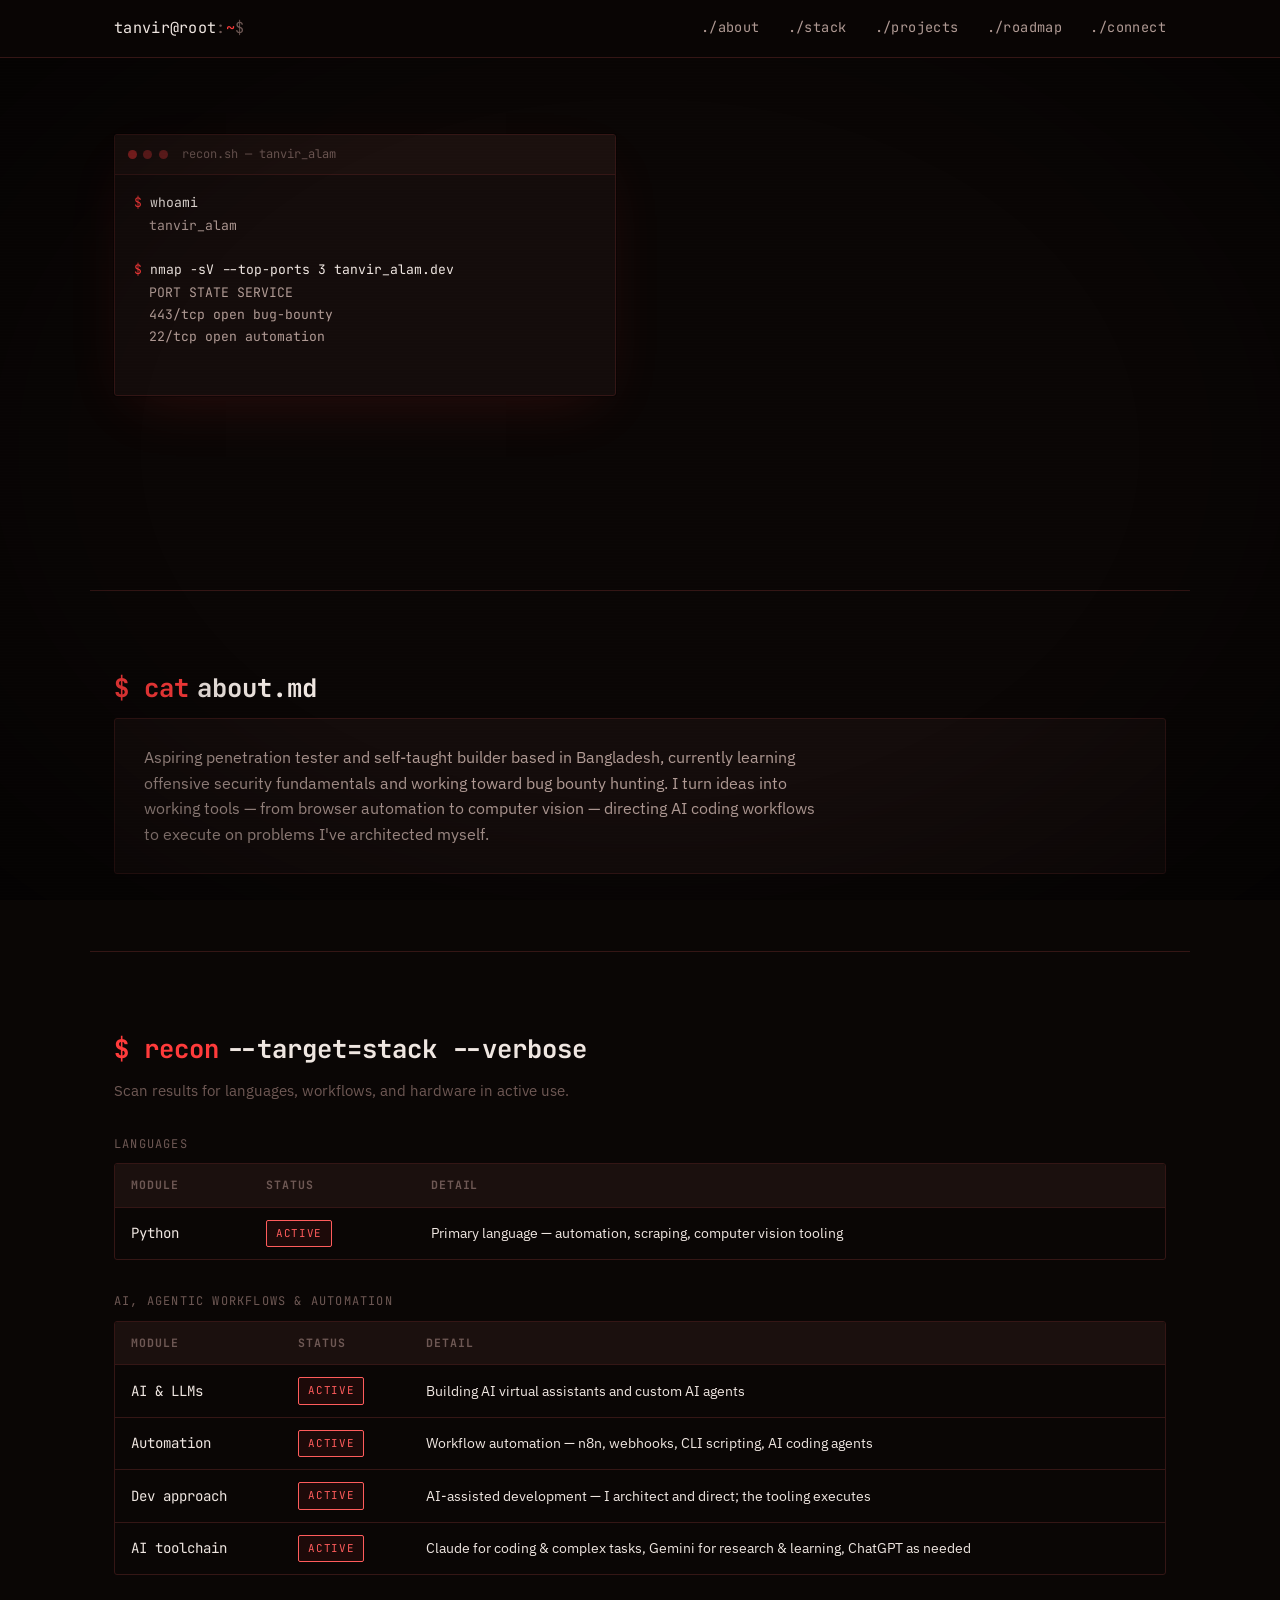
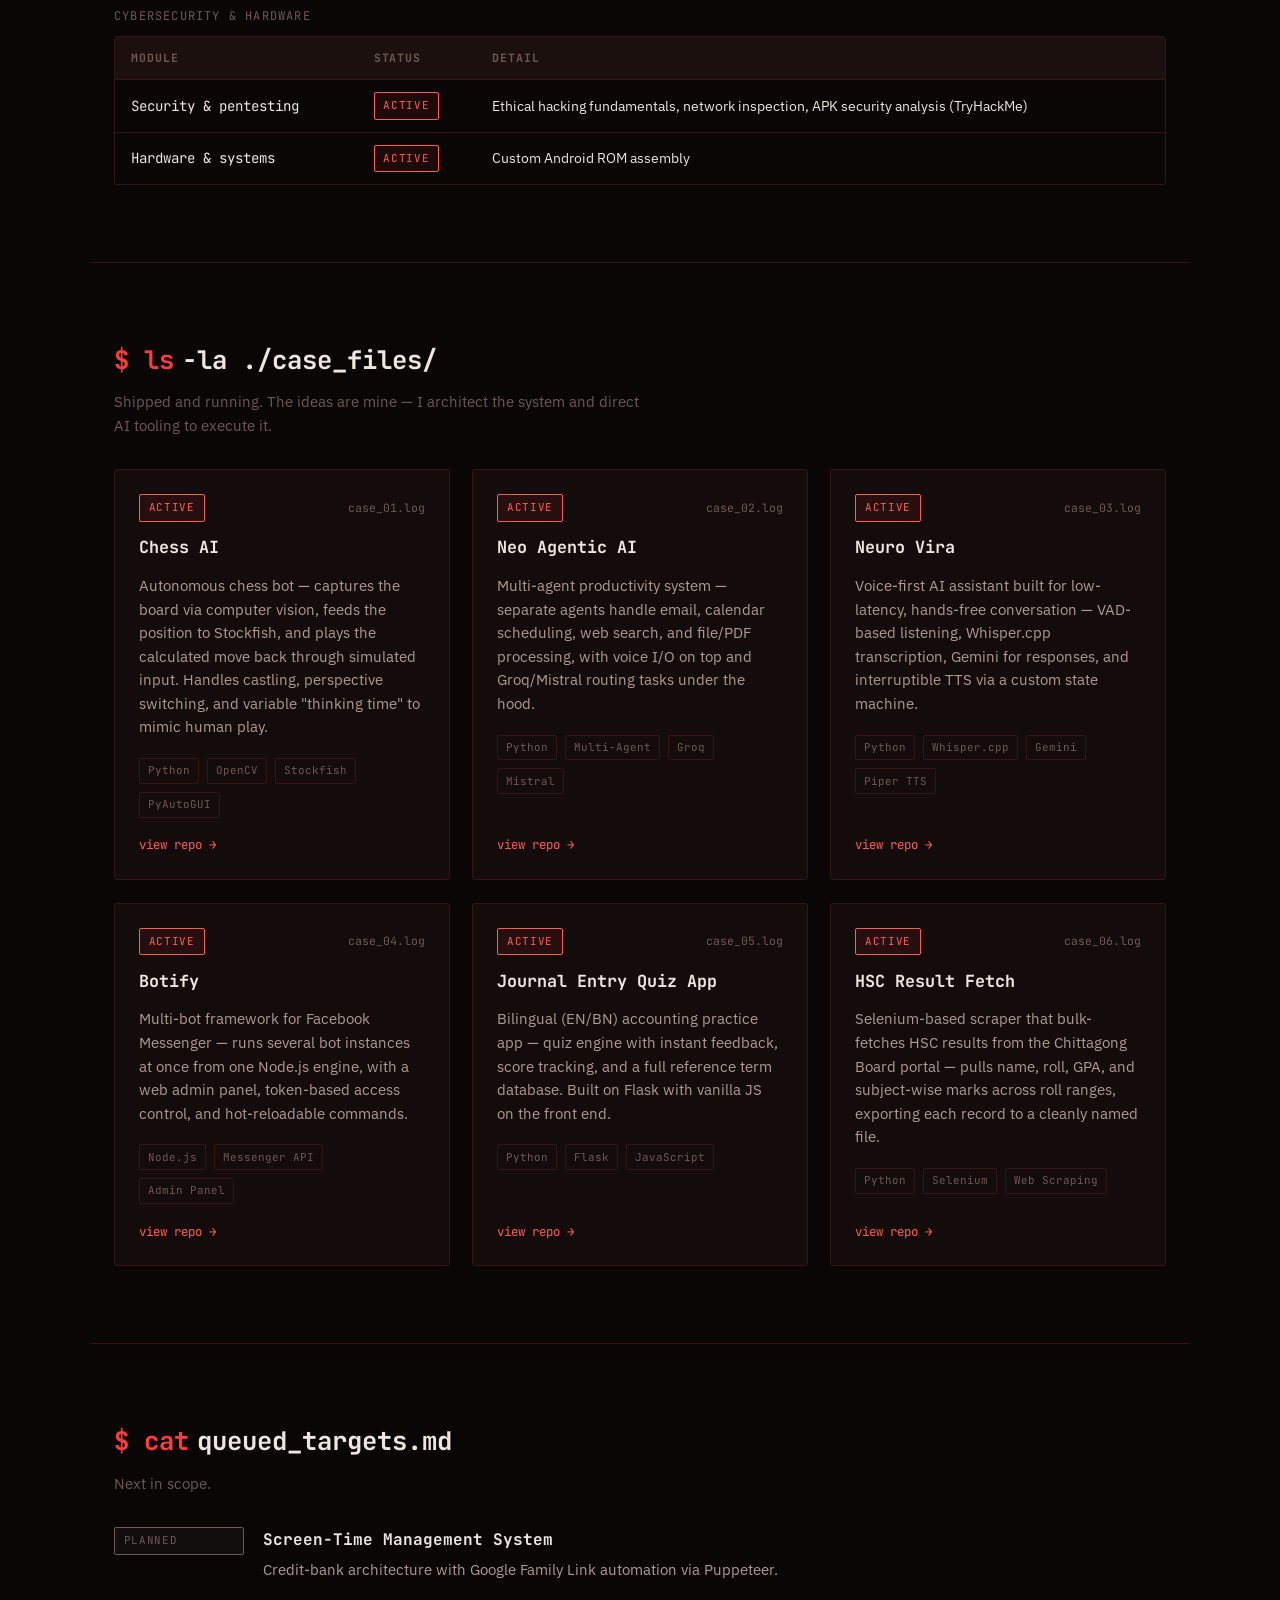
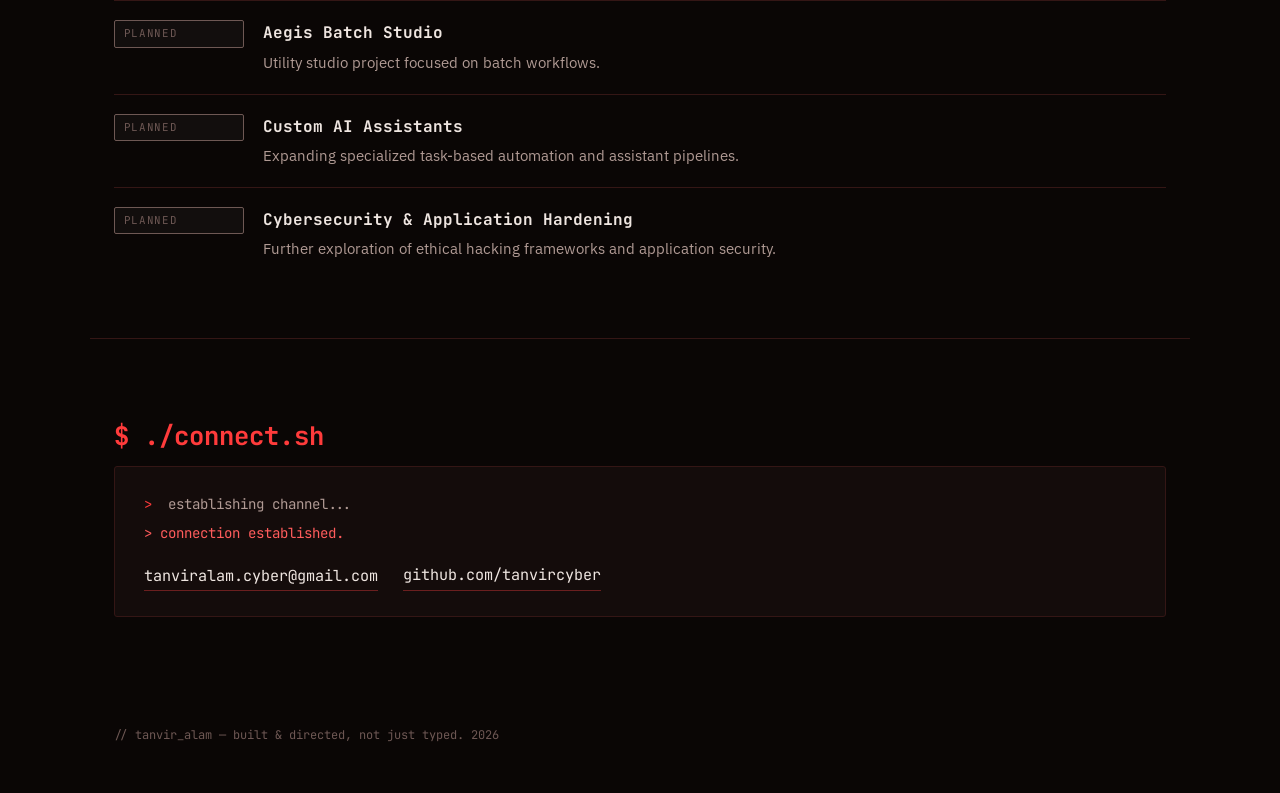
==== index.html @ 6a6cd22d "Initial Commit" ====
<!DOCTYPE html>
<html lang="en" class="no-js">
<head>
<meta charset="UTF-8">
<meta name="viewport" content="width=device-width, initial-scale=1.0">
<title>Tanvir Alam — root@security</title>
<meta name="description" content="Tanvir Alam — aspiring penetration tester and self-taught builder. Bug bounty hunting, offensive security fundamentals, and AI-directed engineering.">
<meta property="og:title" content="Tanvir Alam — Security Researcher &amp; Builder">
<meta property="og:description" content="Aspiring penetration tester and self-taught builder. Bug bounty hunting, offensive security fundamentals, and AI-directed engineering.">
<meta property="og:type" content="website">
<link rel="icon" type="image/svg+xml" href="data:image/svg+xml,%3Csvg xmlns='http://www.w3.org/2000/svg' viewBox='0 0 32 32'%3E%3Crect width='32' height='32' fill='%230a0605'/%3E%3Crect x='9' y='9' width='14' height='14' fill='%23ff3b3b'/%3E%3C/svg%3E">
<script>document.documentElement.classList.replace('no-js','js');</script>
<link rel="preconnect" href="https://fonts.googleapis.com">
<link rel="preconnect" href="https://fonts.gstatic.com" crossorigin>
<link href="https://fonts.googleapis.com/css2?family=JetBrains+Mono:wght@400;500;700;800&family=IBM+Plex+Sans:wght@400;500;600&display=swap" rel="stylesheet">
<link rel="stylesheet" href="style.css">
</head>
<body>

<div class="scanlines" aria-hidden="true"></div>

<a class="skip-link" href="#main">Skip to content</a>

<header class="topbar">
  <div class="topbar-inner">
    <span class="prompt">tanvir@root<span class="dim">:</span><span class="path">~</span><span class="dim">$</span></span>
    <nav class="nav" aria-label="Primary">
      <button class="nav-toggle" type="button" aria-expanded="false" aria-controls="nav-list">menu</button>
      <ul id="nav-list" class="nav-list">
        <li><a href="#about">./about</a></li>
        <li><a href="#stack">./stack</a></li>
        <li><a href="#projects">./projects</a></li>
        <li><a href="#roadmap">./roadmap</a></li>
        <li><a href="#connect">./connect</a></li>
      </ul>
    </nav>
  </div>
</header>

<main id="main">

  <section class="hero" id="hero">
    <div class="terminal-window hero-terminal">
      <div class="terminal-titlebar">
        <span class="dot"></span><span class="dot"></span><span class="dot"></span>
        <span class="terminal-title">recon.sh — tanvir_alam</span>
      </div>
      <div class="terminal-body" id="boot-log">
        <div class="boot-line-cmd">whoami</div>
        <div class="boot-line-out">tanvir_alam — aspiring penetration tester</div>
        <div class="boot-line-out ok">status: learning, building, shipping</div>
      </div>
    </div>

    <div class="hero-identity">
      <p class="eyebrow">// identity resolved</p>
      <h1 class="glitch" data-text="TANVIR ALAM">TANVIR ALAM</h1>
      <p class="tagline">Aspiring Penetration Tester <span class="pipe">|</span> Self-Taught Builder</p>
      <p class="hero-desc">Based in Bangladesh. Learning offensive security fundamentals and working toward bug bounty hunting — and directing AI coding workflows to ship tools I've architected myself.</p>
      <div class="hero-actions">
        <button type="button" class="btn btn-primary" data-copy-email="tanviralam.cyber@gmail.com">$ contact --email</button>
        <a class="btn btn-ghost" href="https://github.com/tanvircyber" target="_blank" rel="noopener">$ open --github</a>
      </div>
    </div>
  </section>

  <section class="section" id="about">
    <h2 class="section-head"><span class="cmd">$ cat</span> about.md</h2>
    <div class="panel">
      <p>Aspiring penetration tester and self-taught builder based in Bangladesh, currently learning offensive security fundamentals and working toward bug bounty hunting. I turn ideas into working tools — from browser automation to computer vision — directing AI coding workflows to execute on problems I've architected myself.</p>
    </div>
  </section>

  <section class="section" id="stack">
    <h2 class="section-head"><span class="cmd">$ recon</span> --target=stack --verbose</h2>
    <p class="section-sub">Scan results for languages, workflows, and hardware in active use.</p>

    <div class="scan-block">
      <div class="scan-block-head">LANGUAGES</div>
      <div class="scan-table-wrap">
        <table class="scan-table">
          <thead><tr><th>MODULE</th><th>STATUS</th><th>DETAIL</th></tr></thead>
          <tbody>
            <tr>
              <td>Python</td>
              <td><span class="status status-active">ACTIVE</span></td>
              <td>Primary language — automation, scraping, computer vision tooling</td>
            </tr>
          </tbody>
        </table>
      </div>
    </div>

    <div class="scan-block">
      <div class="scan-block-head">AI, AGENTIC WORKFLOWS &amp; AUTOMATION</div>
      <div class="scan-table-wrap">
        <table class="scan-table">
          <thead><tr><th>MODULE</th><th>STATUS</th><th>DETAIL</th></tr></thead>
          <tbody>
            <tr>
              <td>AI &amp; LLMs</td>
              <td><span class="status status-active">ACTIVE</span></td>
              <td>Building AI virtual assistants and custom AI agents</td>
            </tr>
            <tr>
              <td>Automation</td>
              <td><span class="status status-active">ACTIVE</span></td>
              <td>Workflow automation — n8n, webhooks, CLI scripting, AI coding agents</td>
            </tr>
            <tr>
              <td>Dev approach</td>
              <td><span class="status status-active">ACTIVE</span></td>
              <td>AI-assisted development — I architect and direct; the tooling executes</td>
            </tr>
            <tr>
              <td>AI toolchain</td>
              <td><span class="status status-active">ACTIVE</span></td>
              <td>Claude for coding &amp; complex tasks, Gemini for research &amp; learning, ChatGPT as needed</td>
            </tr>
          </tbody>
        </table>
      </div>
    </div>

    <div class="scan-block">
      <div class="scan-block-head">CYBERSECURITY &amp; HARDWARE</div>
      <div class="scan-table-wrap">
        <table class="scan-table">
          <thead><tr><th>MODULE</th><th>STATUS</th><th>DETAIL</th></tr></thead>
          <tbody>
            <tr>
              <td>Security &amp; pentesting</td>
              <td><span class="status status-active">ACTIVE</span></td>
              <td>Ethical hacking fundamentals, network inspection, APK security analysis (TryHackMe)</td>
            </tr>
            <tr>
              <td>Hardware &amp; systems</td>
              <td><span class="status status-active">ACTIVE</span></td>
              <td>Custom Android ROM assembly</td>
            </tr>
          </tbody>
        </table>
      </div>
    </div>
  </section>

  <section class="section" id="projects">
    <h2 class="section-head"><span class="cmd">$ ls</span> -la ./case_files/</h2>
    <p class="section-sub">Shipped and running. The ideas are mine — I architect the system and direct AI tooling to execute it.</p>

    <div class="case-grid">
      <article class="case-card">
        <div class="case-card-head">
          <span class="status status-active">ACTIVE</span>
          <span class="case-id">case_01.log</span>
        </div>
        <h3>Chess AI</h3>
        <p>Autonomous chess bot — captures the board via computer vision, feeds the position to Stockfish, and plays the calculated move back through simulated input. Handles castling, perspective switching, and variable "thinking time" to mimic human play.</p>
        <div class="tags"><span>Python</span><span>OpenCV</span><span>Stockfish</span><span>PyAutoGUI</span></div>
        <a class="case-link" href="https://github.com/tanvircyber/Chess-AI" target="_blank" rel="noopener">view repo →</a>
      </article>

      <article class="case-card">
        <div class="case-card-head">
          <span class="status status-active">ACTIVE</span>
          <span class="case-id">case_02.log</span>
        </div>
        <h3>Neo Agentic AI</h3>
        <p>Multi-agent productivity system — separate agents handle email, calendar scheduling, web search, and file/PDF processing, with voice I/O on top and Groq/Mistral routing tasks under the hood.</p>
        <div class="tags"><span>Python</span><span>Multi-Agent</span><span>Groq</span><span>Mistral</span></div>
        <a class="case-link" href="https://github.com/tanvircyber/Neo-Agentic-AI-" target="_blank" rel="noopener">view repo →</a>
      </article>

      <article class="case-card">
        <div class="case-card-head">
          <span class="status status-active">ACTIVE</span>
          <span class="case-id">case_03.log</span>
        </div>
        <h3>Neuro Vira</h3>
        <p>Voice-first AI assistant built for low-latency, hands-free conversation — VAD-based listening, Whisper.cpp transcription, Gemini for responses, and interruptible TTS via a custom state machine.</p>
        <div class="tags"><span>Python</span><span>Whisper.cpp</span><span>Gemini</span><span>Piper TTS</span></div>
        <a class="case-link" href="https://github.com/tanvircyber/Neuro_Vira" target="_blank" rel="noopener">view repo →</a>
      </article>

      <article class="case-card">
        <div class="case-card-head">
          <span class="status status-active">ACTIVE</span>
          <span class="case-id">case_04.log</span>
        </div>
        <h3>Botify</h3>
        <p>Multi-bot framework for Facebook Messenger — runs several bot instances at once from one Node.js engine, with a web admin panel, token-based access control, and hot-reloadable commands.</p>
        <div class="tags"><span>Node.js</span><span>Messenger API</span><span>Admin Panel</span></div>
        <a class="case-link" href="https://github.com/tanvircyber/metabot-botify-" target="_blank" rel="noopener">view repo →</a>
      </article>

      <article class="case-card">
        <div class="case-card-head">
          <span class="status status-active">ACTIVE</span>
          <span class="case-id">case_05.log</span>
        </div>
        <h3>Journal Entry Quiz App</h3>
        <p>Bilingual (EN/BN) accounting practice app — quiz engine with instant feedback, score tracking, and a full reference term database. Built on Flask with vanilla JS on the front end.</p>
        <div class="tags"><span>Python</span><span>Flask</span><span>JavaScript</span></div>
        <a class="case-link" href="https://github.com/tanvircyber/Journal_Web_application" target="_blank" rel="noopener">view repo →</a>
      </article>

      <article class="case-card">
        <div class="case-card-head">
          <span class="status status-active">ACTIVE</span>
          <span class="case-id">case_06.log</span>
        </div>
        <h3>HSC Result Fetch</h3>
        <p>Selenium-based scraper that bulk-fetches HSC results from the Chittagong Board portal — pulls name, roll, GPA, and subject-wise marks across roll ranges, exporting each record to a cleanly named file.</p>
        <div class="tags"><span>Python</span><span>Selenium</span><span>Web Scraping</span></div>
        <a class="case-link" href="https://github.com/tanvircyber/HSC-result-fetch" target="_blank" rel="noopener">view repo →</a>
      </article>
    </div>
  </section>

  <section class="section" id="roadmap">
    <h2 class="section-head"><span class="cmd">$ cat</span> queued_targets.md</h2>
    <p class="section-sub">Next in scope.</p>

    <ul class="queue-list">
      <li>
        <span class="status status-planned">PLANNED</span>
        <div>
          <h3>Screen-Time Management System</h3>
          <p>Credit-bank architecture with Google Family Link automation via Puppeteer.</p>
        </div>
      </li>
      <li>
        <span class="status status-planned">PLANNED</span>
        <div>
          <h3>Aegis Batch Studio</h3>
          <p>Utility studio project focused on batch workflows.</p>
        </div>
      </li>
      <li>
        <span class="status status-planned">PLANNED</span>
        <div>
          <h3>Custom AI Assistants</h3>
          <p>Expanding specialized task-based automation and assistant pipelines.</p>
        </div>
      </li>
      <li>
        <span class="status status-planned">PLANNED</span>
        <div>
          <h3>Cybersecurity &amp; Application Hardening</h3>
          <p>Further exploration of ethical hacking frameworks and application security.</p>
        </div>
      </li>
    </ul>
  </section>

  <section class="section section-connect" id="connect">
    <h2 class="section-head"><span class="cmd">$ ./connect.sh</span></h2>
    <div class="panel connect-panel">
      <p class="connect-line"><span class="prompt-inline">&gt;</span> establishing channel...</p>
      <p class="connect-line success">&gt; connection established.</p>
      <div class="connect-links">
        <button type="button" class="connect-copy" data-copy-email="tanviralam.cyber@gmail.com">tanviralam.cyber@gmail.com</button>
        <a href="https://github.com/tanvircyber" target="_blank" rel="noopener">github.com/tanvircyber</a>
      </div>
    </div>
  </section>

</main>

<footer class="footer">
  <p>// tanvir_alam — built &amp; directed, not just typed. <span id="year"></span></p>
</footer>

<script src="script.js"></script>
</body>
</html>
---- style.css ----
/* ============================================
   TANVIR ALAM — PORTFOLIO
   Theme: Cyber / Red — terminal & recon aesthetic
   ============================================ */

:root {
  /* color */
  --bg: #0a0605;
  --bg-alt: #0f0908;
  --panel: #140c0b;
  --panel-alt: #1b100e;
  --border: #341615;
  --border-bright: #6b1f1f;

  --red: #ff3b3b;
  --red-bright: #ff5c5c;
  --red-dim: #8f2323;
  --red-glow: rgba(255, 59, 59, 0.35);

  --amber: #d9a441;

  --text: #efe6e1;
  --text-dim: #b09a94;
  --text-faint: #6e5854;

  /* type */
  --font-display: 'JetBrains Mono', ui-monospace, 'SFMono-Regular', monospace;
  --font-body: 'IBM Plex Sans', system-ui, -apple-system, sans-serif;

  --radius: 3px;
  --maxw: 1100px;
}

/* ---------- reset ---------- */
*, *::before, *::after { box-sizing: border-box; }

html { scroll-behavior: smooth; }

body {
  margin: 0;
  background: var(--bg);
  color: var(--text);
  font-family: var(--font-body);
  font-size: 16px;
  line-height: 1.6;
  -webkit-font-smoothing: antialiased;
  position: relative;
  overflow-x: hidden;
}

body::before {
  content: '';
  position: fixed;
  inset: 0;
  pointer-events: none;
  z-index: 49;
  background: radial-gradient(ellipse at center, transparent 55%, rgba(0, 0, 0, 0.55) 100%);
}

h1, h2, h3, p, ul { margin: 0; }
ul { padding: 0; }
img, svg { display: block; max-width: 100%; }
a { color: inherit; text-decoration: none; }

::selection { background: var(--red-dim); color: #fff; }

.skip-link {
  position: absolute;
  left: -9999px;
  top: 0;
  background: var(--red);
  color: #140c0b;
  padding: .6rem 1rem;
  z-index: 1000;
  font-family: var(--font-display);
  font-weight: 600;
}
.skip-link:focus { left: 1rem; top: 1rem; }

:focus-visible {
  outline: 2px solid var(--red-bright);
  outline-offset: 3px;
}

/* ---------- ambient scanlines ---------- */
.scanlines {
  position: fixed;
  inset: 0;
  pointer-events: none;
  z-index: 50;
  background: repeating-linear-gradient(
    to bottom,
    rgba(255, 255, 255, 0.015) 0px,
    rgba(255, 255, 255, 0.015) 1px,
    transparent 1px,
    transparent 3px
  );
  mix-blend-mode: overlay;
  animation: scan-flicker 6s steps(2) infinite;
}
@keyframes scan-flicker {
  0%, 96%, 100% { opacity: 1; }
  97% { opacity: .85; }
  98% { opacity: 1; }
}

/* ---------- topbar ---------- */
.topbar {
  position: sticky;
  top: 0;
  z-index: 100;
  background: rgba(10, 6, 5, .9);
  backdrop-filter: blur(6px);
  border-bottom: 1px solid var(--border);
}
.topbar-inner {
  max-width: var(--maxw);
  margin: 0 auto;
  padding: .9rem 1.5rem;
  display: flex;
  align-items: center;
  justify-content: space-between;
  font-family: var(--font-display);
}
.prompt { font-size: .95rem; letter-spacing: .02em; }
.prompt .dim { color: var(--text-faint); }
.prompt .path { color: var(--red); }

.nav-list {
  list-style: none;
  display: flex;
  gap: 1.75rem;
}
.nav-list a {
  display: inline-block;
  font-size: .85rem;
  letter-spacing: .03em;
  color: var(--text-dim);
  position: relative;
  padding-bottom: 3px;
  transition: color .15s ease;
}
.nav-list a::after {
  content: '';
  position: absolute;
  left: 0;
  right: 100%;
  bottom: 0;
  height: 1px;
  background: var(--red);
  transition: right .2s ease;
}
.nav-list a:hover,
.nav-list a:focus-visible { color: var(--text); }
.nav-list a:hover::after,
.nav-list a:focus-visible::after { right: 0; }

.nav-toggle { display: none; }

/* ---------- hero ---------- */
.hero {
  max-width: var(--maxw);
  margin: 0 auto;
  padding: clamp(2rem, 6vw, 5rem) 1.5rem clamp(3rem, 8vw, 6rem);
  display: grid;
  gap: clamp(2rem, 4vw, 3rem);
}
@media (min-width: 860px) {
  .hero { grid-template-columns: 1fr 1fr; align-items: start; }
}

.terminal-window {
  background: var(--panel);
  border: 1px solid var(--border);
  border-radius: var(--radius);
  overflow: hidden;
  box-shadow: 0 0 0 1px rgba(0, 0, 0, .4), 0 20px 60px -20px rgba(255, 59, 59, .15);
}
.terminal-titlebar {
  display: flex;
  align-items: center;
  gap: .4rem;
  padding: .6rem .8rem;
  background: var(--panel-alt);
  border-bottom: 1px solid var(--border);
}
.dot {
  width: 9px;
  height: 9px;
  border-radius: 50%;
  background: var(--border-bright);
}
.dot:first-child { background: var(--red-dim); }
.terminal-title {
  margin-left: .5rem;
  font-family: var(--font-display);
  font-size: .75rem;
  color: var(--text-faint);
}
.terminal-body {
  padding: 1.1rem 1.2rem 1.4rem;
  font-family: var(--font-display);
  font-size: .82rem;
  line-height: 1.7;
  min-height: 220px;
}
.boot-line-cmd::before { content: '$ '; color: var(--red); }
.boot-line-out { color: var(--text-dim); padding-left: 1.1em; }
.boot-line-out.ok { color: var(--red-bright); }

/* ---------- hero identity ---------- */
.eyebrow {
  font-family: var(--font-display);
  font-size: .78rem;
  letter-spacing: .12em;
  color: var(--red);
  text-transform: uppercase;
  margin-bottom: .8rem;
}

.glitch {
  font-family: var(--font-display);
  font-weight: 800;
  font-size: clamp(2.4rem, 6vw, 3.6rem);
  letter-spacing: -.01em;
  margin-bottom: .6rem;
  position: relative;
  color: var(--text);
}
.js .glitch::before,
.js .glitch::after {
  content: attr(data-text);
  position: absolute;
  left: 0;
  top: 0;
  width: 100%;
  height: 100%;
  overflow: hidden;
  opacity: .85;
}
.js .glitch::before {
  color: var(--red-bright);
  clip-path: inset(0 0 60% 0);
  transform: translate(-2px, -1px);
  animation: glitch-a 2.4s ease-in-out 1;
  animation-delay: 2.2s;
}
.js .glitch::after {
  color: var(--red-dim);
  clip-path: inset(60% 0 0 0);
  transform: translate(2px, 1px);
  animation: glitch-b 2.4s ease-in-out 1;
  animation-delay: 2.2s;
}
@keyframes glitch-a {
  0%, 100% { transform: translate(0, 0); }
  20% { transform: translate(-3px, -1px); }
  40% { transform: translate(2px, 1px); }
  60% { transform: translate(-2px, 1px); }
  80% { transform: translate(1px, -1px); }
}
@keyframes glitch-b {
  0%, 100% { transform: translate(0, 0); }
  25% { transform: translate(3px, 1px); }
  50% { transform: translate(-2px, -1px); }
  75% { transform: translate(2px, -1px); }
}

.tagline {
  font-family: var(--font-display);
  font-size: 1rem;
  color: var(--text-dim);
  margin-bottom: 1.2rem;
}
.tagline .pipe { color: var(--red-dim); margin: 0 .5rem; }

.hero-desc {
  max-width: 46ch;
  color: var(--text-dim);
  margin-bottom: 1.8rem;
}

.hero-actions { display: flex; flex-wrap: wrap; gap: .9rem; }
.btn {
  display: inline-block;
  font-family: var(--font-display);
  font-size: .85rem;
  padding: .8rem 1.3rem;
  border-radius: var(--radius);
  border: 1px solid var(--border-bright);
  background: transparent;
  cursor: pointer;
  transition: transform .15s ease, background .15s ease, box-shadow .15s ease, color .15s ease, border-color .15s ease;
}
.btn.copied,
.connect-copy.copied {
  background: var(--red-bright) !important;
  color: #140c0b !important;
  border-color: var(--red-bright) !important;
}
.btn-primary {
  background: var(--red);
  color: #140c0b;
  border-color: var(--red);
  font-weight: 600;
}
.btn-primary:hover {
  background: var(--red-bright);
  box-shadow: 0 0 24px var(--red-glow);
  transform: translateY(-1px);
}
.btn-ghost { color: var(--text); background: transparent; }
.btn-ghost:hover {
  border-color: var(--red);
  color: var(--red-bright);
  transform: translateY(-1px);
}

.js .hero-identity {
  opacity: 0;
  transform: translateY(8px);
  transition: opacity .5s ease, transform .5s ease;
}
.js .hero-identity.boot-done {
  opacity: 1;
  transform: translateY(0);
}

/* ---------- sections ---------- */
.section {
  max-width: var(--maxw);
  margin: 0 auto;
  padding: clamp(3rem, 6vw, 5rem) 1.5rem;
  border-top: 1px solid var(--border);
}
.section-head {
  font-family: var(--font-display);
  font-size: clamp(1.2rem, 2.4vw, 1.6rem);
  margin-bottom: .6rem;
  display: flex;
  flex-wrap: wrap;
  gap: .5rem;
  align-items: baseline;
}
.section-head .cmd { color: var(--red); }
.section-sub {
  color: var(--text-faint);
  margin-bottom: 2rem;
  font-size: .92rem;
  max-width: 60ch;
}

.panel {
  background: var(--panel);
  border: 1px solid var(--border);
  border-radius: var(--radius);
  padding: 1.6rem 1.8rem;
}
.panel p { color: var(--text-dim); max-width: 68ch; }

/* ---------- scan tables ---------- */
.scan-block { margin-bottom: 2rem; }
.scan-block:last-child { margin-bottom: 0; }
.scan-block-head {
  font-family: var(--font-display);
  font-size: .75rem;
  letter-spacing: .1em;
  color: var(--text-faint);
  margin-bottom: .6rem;
}
.scan-table-wrap {
  overflow-x: auto;
  border: 1px solid var(--border);
  border-radius: var(--radius);
}
.scan-table {
  width: 100%;
  border-collapse: collapse;
  font-size: .88rem;
  min-width: 480px;
}
.scan-table th,
.scan-table td {
  text-align: left;
  padding: .75rem 1rem;
  border-bottom: 1px solid var(--border);
}
.scan-table th {
  font-family: var(--font-display);
  font-size: .72rem;
  letter-spacing: .08em;
  color: var(--text-faint);
  background: var(--panel-alt);
}
.scan-table tr:last-child td { border-bottom: none; }
.scan-table td:first-child { font-family: var(--font-display); color: var(--text); }
.scan-table tbody tr:hover td { background: rgba(255, 59, 59, .04); }

/* ---------- status badges ---------- */
.status {
  display: inline-block;
  font-family: var(--font-display);
  font-size: .68rem;
  letter-spacing: .06em;
  padding: .25rem .55rem;
  border-radius: 2px;
  border: 1px solid currentColor;
  white-space: nowrap;
}
.status-active { color: var(--red-bright); background: rgba(255, 59, 59, .08); }
.status-progress { color: var(--amber); background: rgba(217, 164, 65, .08); }
.status-planned { color: var(--text-faint); background: rgba(255, 255, 255, .03); }

/* ---------- case grid ---------- */
.case-grid {
  display: grid;
  gap: 1.4rem;
  grid-template-columns: repeat(auto-fit, minmax(260px, 1fr));
}
.case-card {
  background: var(--panel);
  border: 1px solid var(--border);
  border-radius: var(--radius);
  padding: 1.5rem;
  display: flex;
  flex-direction: column;
  gap: .8rem;
  transition: border-color .2s ease, transform .2s ease;
}
.case-card:hover { border-color: var(--border-bright); transform: translateY(-3px); }
.case-card-head { display: flex; align-items: center; justify-content: space-between; }
.case-id { font-family: var(--font-display); font-size: .72rem; color: var(--text-faint); }
.case-card h3 { font-family: var(--font-display); font-size: 1.05rem; }
.case-card p { color: var(--text-dim); font-size: .92rem; }
.tags {
  display: flex;
  flex-wrap: wrap;
  gap: .5rem;
  padding-top: .4rem;
}
.tags span {
  font-family: var(--font-display);
  font-size: .68rem;
  color: var(--text-faint);
  border: 1px solid var(--border);
  padding: .2rem .5rem;
  border-radius: 2px;
}
.case-link {
  display: inline-block;
  font-family: var(--font-display);
  font-size: .78rem;
  color: var(--red-bright);
  margin-top: auto;
  padding-top: .3rem;
  transition: color .15s ease;
}
.case-link:hover { color: var(--text); }

/* ---------- roadmap queue ---------- */
.queue-list {
  list-style: none;
  display: flex;
  flex-direction: column;
}
.queue-list li {
  display: grid;
  grid-template-columns: 130px 1fr;
  gap: 1.2rem;
  padding: 1.2rem 0;
  border-bottom: 1px solid var(--border);
  align-items: start;
}
.queue-list li:first-child { padding-top: 0; }
.queue-list li:last-child { border-bottom: none; padding-bottom: 0; }
.queue-list h3 { font-family: var(--font-display); font-size: 1rem; margin-bottom: .3rem; }
.queue-list p { color: var(--text-dim); font-size: .92rem; }

/* ---------- connect ---------- */
.connect-panel { text-align: left; }
.connect-line {
  font-family: var(--font-display);
  font-size: .88rem;
  color: var(--text-dim);
  margin-bottom: .4rem;
}
.connect-line.success { color: var(--red-bright); margin-bottom: 0; }
.prompt-inline { color: var(--red); margin-right: .5rem; }
.connect-links {
  display: flex;
  flex-wrap: wrap;
  gap: 1.6rem;
  margin-top: 1.2rem;
}
.connect-links a,
.connect-links .connect-copy {
  font-family: var(--font-display);
  font-size: .95rem;
  color: var(--text);
  background: transparent;
  border: none;
  border-bottom: 1px solid var(--border-bright);
  padding: 0 0 2px;
  cursor: pointer;
  transition: color .15s ease, border-color .15s ease;
}
.connect-links a:hover,
.connect-links .connect-copy:hover { color: var(--red-bright); border-color: var(--red); }

/* ---------- footer ---------- */
.footer {
  max-width: var(--maxw);
  margin: 0 auto;
  padding: 2rem 1.5rem 3rem;
  font-family: var(--font-display);
  font-size: .75rem;
  color: var(--text-faint);
}

/* ---------- responsive nav ---------- */
@media (max-width: 720px) {
  .nav-toggle {
    display: inline-flex;
    align-items: center;
    gap: .4rem;
    background: transparent;
    border: 1px solid var(--border-bright);
    color: var(--text);
    font-family: var(--font-display);
    font-size: .78rem;
    padding: .45rem .8rem;
    border-radius: var(--radius);
    cursor: pointer;
  }
  .nav-list {
    position: fixed;
    top: 53px;
    left: 0;
    right: 0;
    flex-direction: column;
    gap: 0;
    background: var(--bg-alt);
    border-bottom: 1px solid var(--border);
    max-height: 0;
    overflow: hidden;
    transition: max-height .25s ease;
  }
  .nav-list.open { max-height: 320px; }
  .nav-list li { border-bottom: 1px solid var(--border); }
  .nav-list a { display: block; padding: 1rem 1.5rem; }
  .nav-list a::after { display: none; }
}

@media (max-width: 560px) {
  .queue-list li { grid-template-columns: 1fr; gap: .5rem; }
}

/* ---------- reduced motion ---------- */
@media (prefers-reduced-motion: reduce) {
  html { scroll-behavior: auto; }
  .scanlines { animation: none; }
  .js .glitch::before,
  .js .glitch::after { animation: none; opacity: 0; }
  * {
    transition-duration: .001ms !important;
    animation-duration: .001ms !important;
    animation-iteration-count: 1 !important;
  }
}
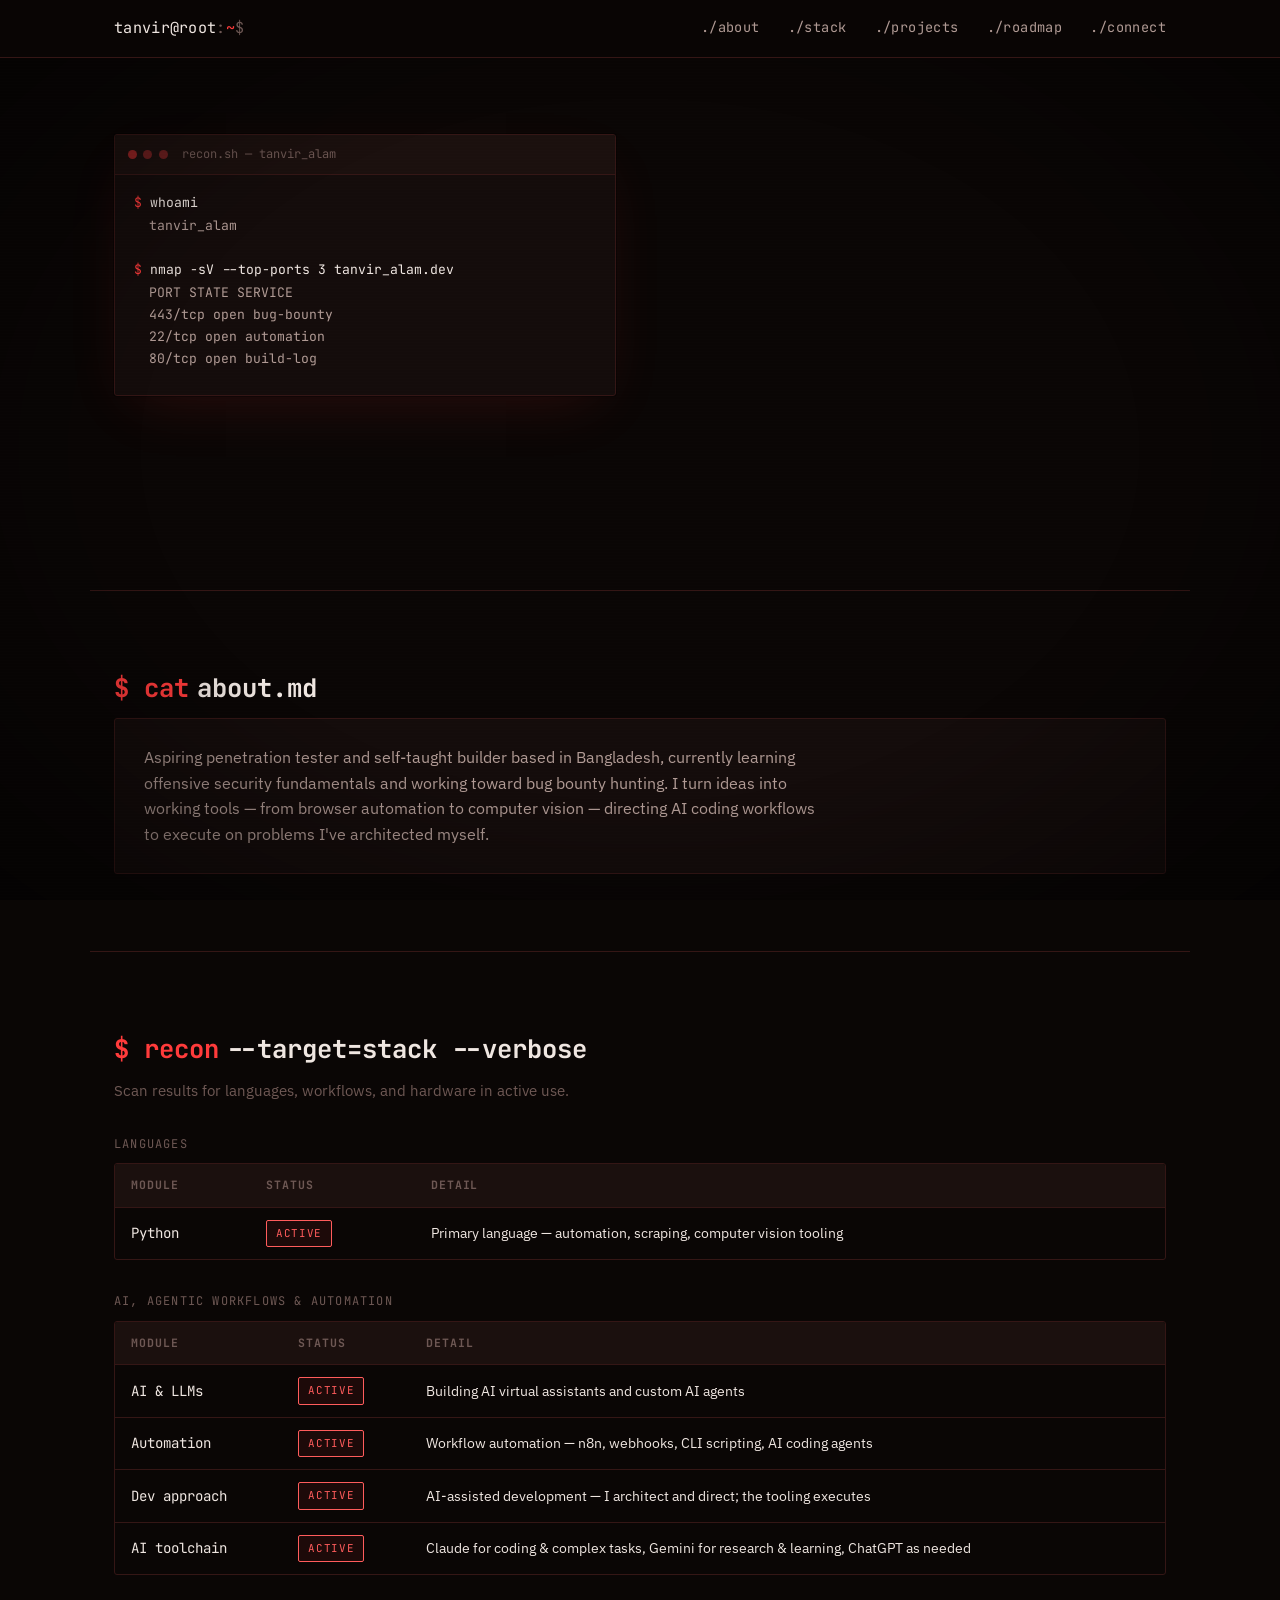
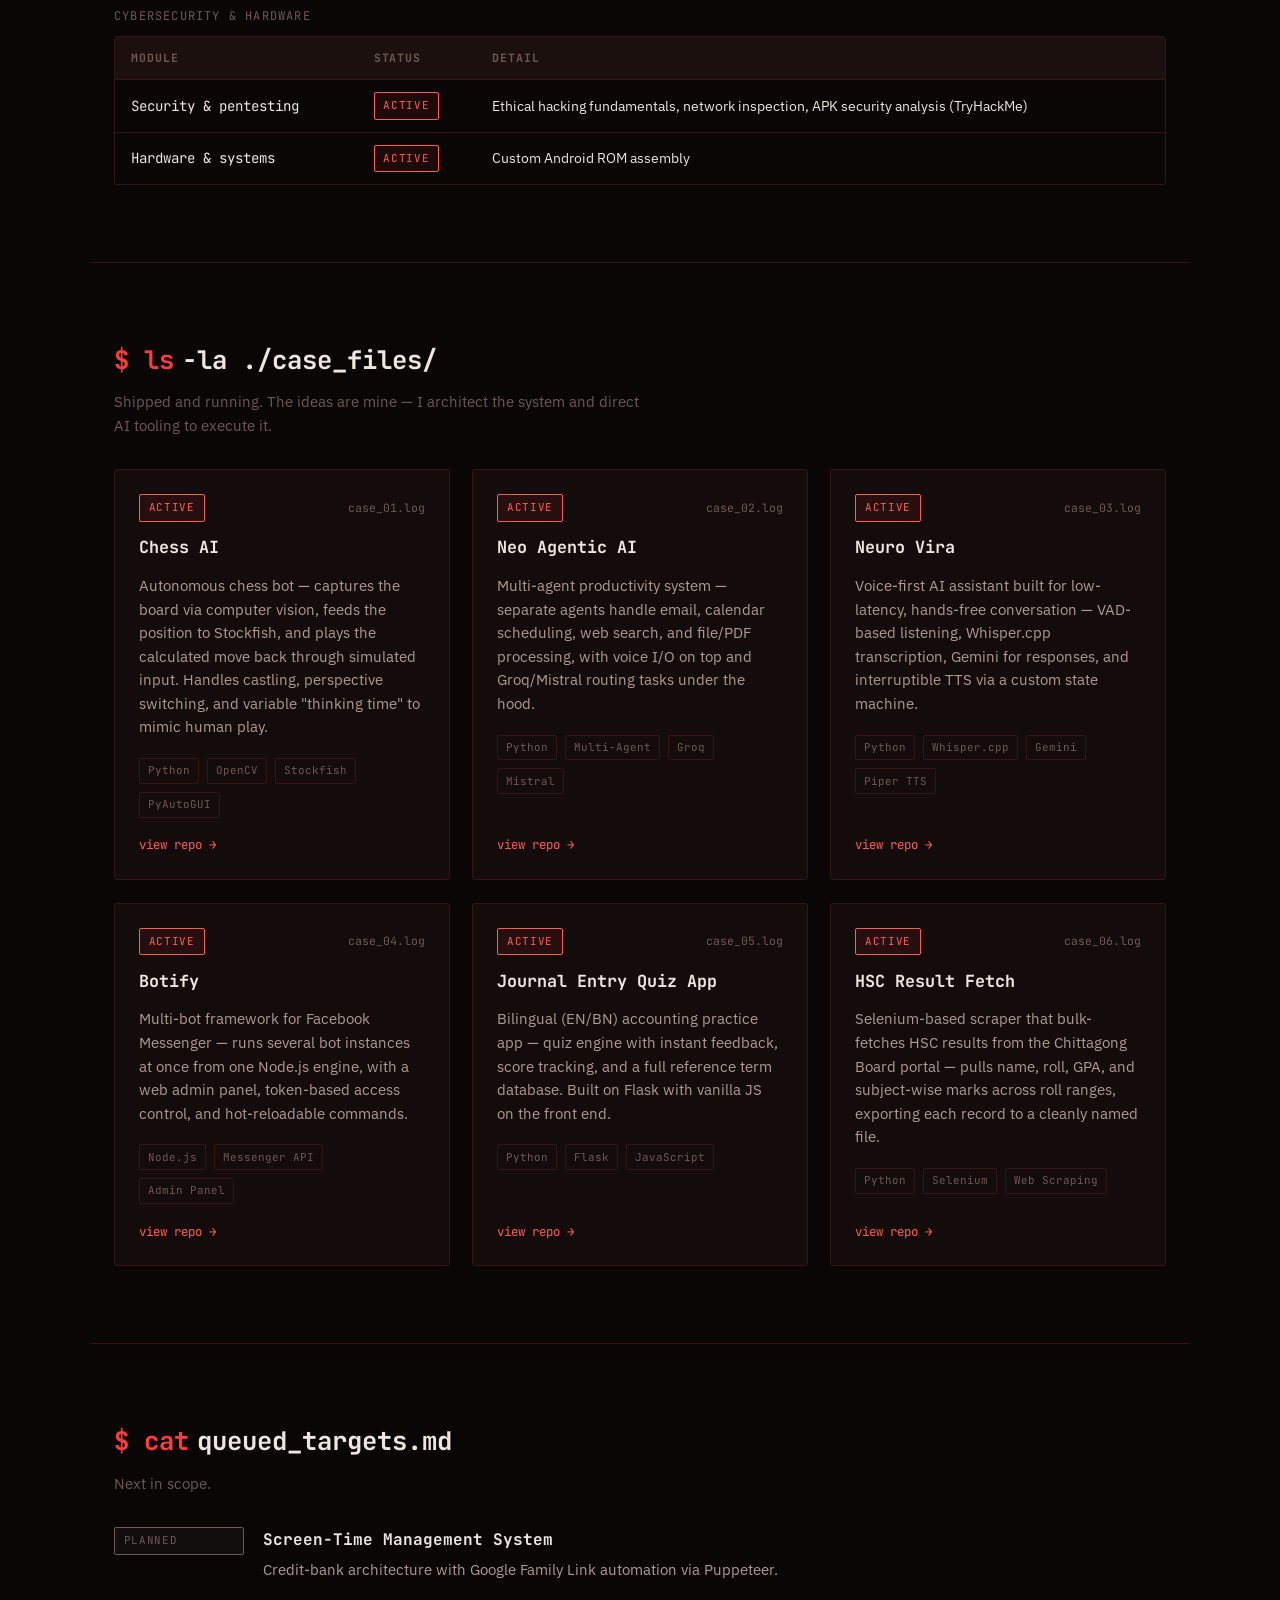
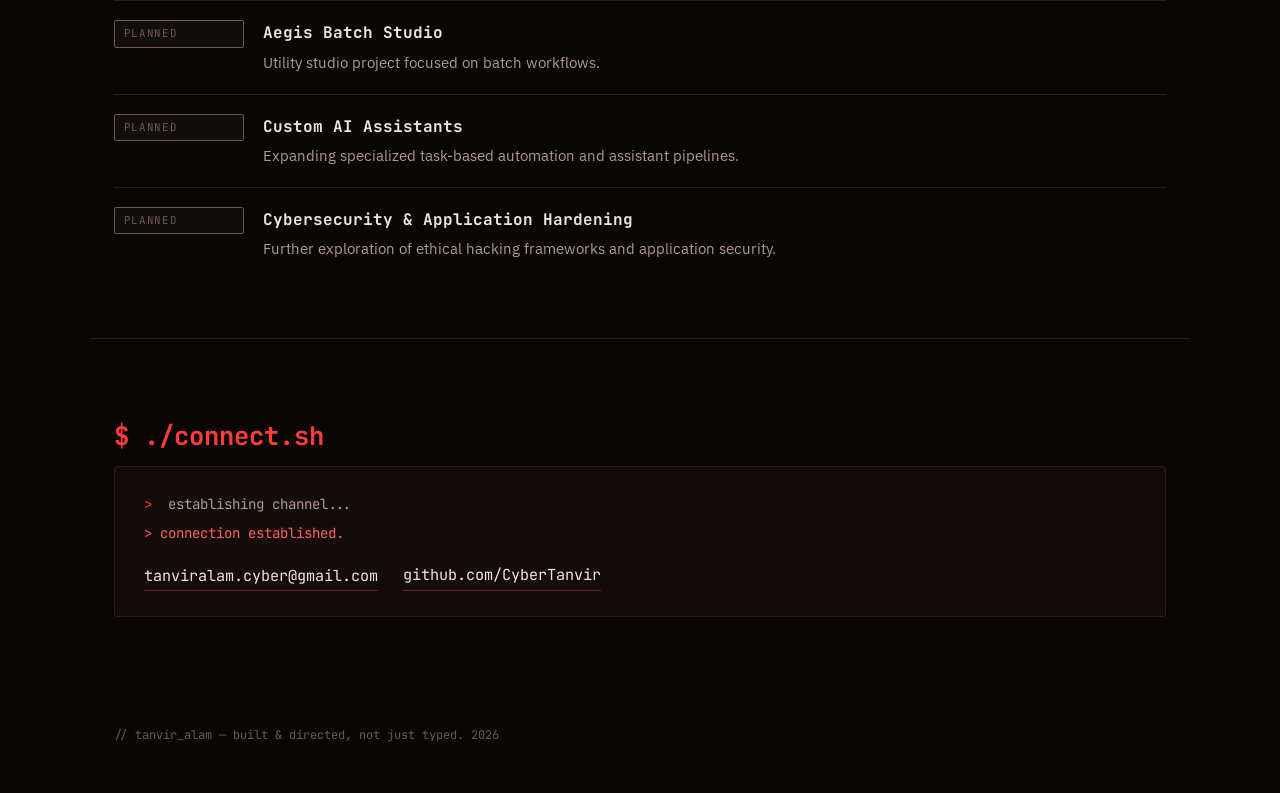
==== commit f19e9ba7: "Fixed path Mismatched" ====
--- a/index.html
+++ b/index.html
@@ -48,7 +48,7 @@
       <div class="terminal-body" id="boot-log">
         <div class="boot-line-cmd">whoami</div>
         <div class="boot-line-out">tanvir_alam — aspiring penetration tester</div>
-        <div class="boot-line-out ok">status: learning, building, shipping</div>
+        <div class="boot-line-out ok" id="status-line">status: learning, building, shipping</div>
       </div>
     </div>
 
@@ -59,7 +59,7 @@
       <p class="hero-desc">Based in Bangladesh. Learning offensive security fundamentals and working toward bug bounty hunting — and directing AI coding workflows to ship tools I've architected myself.</p>
       <div class="hero-actions">
         <button type="button" class="btn btn-primary" data-copy-email="tanviralam.cyber@gmail.com">$ contact --email</button>
-        <a class="btn btn-ghost" href="https://github.com/tanvircyber" target="_blank" rel="noopener">$ open --github</a>
+        <a class="btn btn-ghost" href="https://github.com/CyberTanvir" target="_blank" rel="noopener">$ open --github</a>
       </div>
     </div>
   </section>
@@ -148,72 +148,8 @@
     <h2 class="section-head"><span class="cmd">$ ls</span> -la ./case_files/</h2>
     <p class="section-sub">Shipped and running. The ideas are mine — I architect the system and direct AI tooling to execute it.</p>
 
-    <div class="case-grid">
-      <article class="case-card">
-        <div class="case-card-head">
-          <span class="status status-active">ACTIVE</span>
-          <span class="case-id">case_01.log</span>
-        </div>
-        <h3>Chess AI</h3>
-        <p>Autonomous chess bot — captures the board via computer vision, feeds the position to Stockfish, and plays the calculated move back through simulated input. Handles castling, perspective switching, and variable "thinking time" to mimic human play.</p>
-        <div class="tags"><span>Python</span><span>OpenCV</span><span>Stockfish</span><span>PyAutoGUI</span></div>
-        <a class="case-link" href="https://github.com/tanvircyber/Chess-AI" target="_blank" rel="noopener">view repo →</a>
-      </article>
-
-      <article class="case-card">
-        <div class="case-card-head">
-          <span class="status status-active">ACTIVE</span>
-          <span class="case-id">case_02.log</span>
-        </div>
-        <h3>Neo Agentic AI</h3>
-        <p>Multi-agent productivity system — separate agents handle email, calendar scheduling, web search, and file/PDF processing, with voice I/O on top and Groq/Mistral routing tasks under the hood.</p>
-        <div class="tags"><span>Python</span><span>Multi-Agent</span><span>Groq</span><span>Mistral</span></div>
-        <a class="case-link" href="https://github.com/tanvircyber/Neo-Agentic-AI-" target="_blank" rel="noopener">view repo →</a>
-      </article>
-
-      <article class="case-card">
-        <div class="case-card-head">
-          <span class="status status-active">ACTIVE</span>
-          <span class="case-id">case_03.log</span>
-        </div>
-        <h3>Neuro Vira</h3>
-        <p>Voice-first AI assistant built for low-latency, hands-free conversation — VAD-based listening, Whisper.cpp transcription, Gemini for responses, and interruptible TTS via a custom state machine.</p>
-        <div class="tags"><span>Python</span><span>Whisper.cpp</span><span>Gemini</span><span>Piper TTS</span></div>
-        <a class="case-link" href="https://github.com/tanvircyber/Neuro_Vira" target="_blank" rel="noopener">view repo →</a>
-      </article>
-
-      <article class="case-card">
-        <div class="case-card-head">
-          <span class="status status-active">ACTIVE</span>
-          <span class="case-id">case_04.log</span>
-        </div>
-        <h3>Botify</h3>
-        <p>Multi-bot framework for Facebook Messenger — runs several bot instances at once from one Node.js engine, with a web admin panel, token-based access control, and hot-reloadable commands.</p>
-        <div class="tags"><span>Node.js</span><span>Messenger API</span><span>Admin Panel</span></div>
-        <a class="case-link" href="https://github.com/tanvircyber/metabot-botify-" target="_blank" rel="noopener">view repo →</a>
-      </article>
-
-      <article class="case-card">
-        <div class="case-card-head">
-          <span class="status status-active">ACTIVE</span>
-          <span class="case-id">case_05.log</span>
-        </div>
-        <h3>Journal Entry Quiz App</h3>
-        <p>Bilingual (EN/BN) accounting practice app — quiz engine with instant feedback, score tracking, and a full reference term database. Built on Flask with vanilla JS on the front end.</p>
-        <div class="tags"><span>Python</span><span>Flask</span><span>JavaScript</span></div>
-        <a class="case-link" href="https://github.com/tanvircyber/Journal_Web_application" target="_blank" rel="noopener">view repo →</a>
-      </article>
-
-      <article class="case-card">
-        <div class="case-card-head">
-          <span class="status status-active">ACTIVE</span>
-          <span class="case-id">case_06.log</span>
-        </div>
-        <h3>HSC Result Fetch</h3>
-        <p>Selenium-based scraper that bulk-fetches HSC results from the Chittagong Board portal — pulls name, roll, GPA, and subject-wise marks across roll ranges, exporting each record to a cleanly named file.</p>
-        <div class="tags"><span>Python</span><span>Selenium</span><span>Web Scraping</span></div>
-        <a class="case-link" href="https://github.com/tanvircyber/HSC-result-fetch" target="_blank" rel="noopener">view repo →</a>
-      </article>
+    <div class="case-grid" id="case-grid" data-loading="true">
+      <p class="load-msg">Loading case files…</p>
     </div>
   </section>
 
@@ -221,35 +157,8 @@
     <h2 class="section-head"><span class="cmd">$ cat</span> queued_targets.md</h2>
     <p class="section-sub">Next in scope.</p>
 
-    <ul class="queue-list">
-      <li>
-        <span class="status status-planned">PLANNED</span>
-        <div>
-          <h3>Screen-Time Management System</h3>
-          <p>Credit-bank architecture with Google Family Link automation via Puppeteer.</p>
-        </div>
-      </li>
-      <li>
-        <span class="status status-planned">PLANNED</span>
-        <div>
-          <h3>Aegis Batch Studio</h3>
-          <p>Utility studio project focused on batch workflows.</p>
-        </div>
-      </li>
-      <li>
-        <span class="status status-planned">PLANNED</span>
-        <div>
-          <h3>Custom AI Assistants</h3>
-          <p>Expanding specialized task-based automation and assistant pipelines.</p>
-        </div>
-      </li>
-      <li>
-        <span class="status status-planned">PLANNED</span>
-        <div>
-          <h3>Cybersecurity &amp; Application Hardening</h3>
-          <p>Further exploration of ethical hacking frameworks and application security.</p>
-        </div>
-      </li>
+    <ul class="queue-list" id="queue-list" data-loading="true">
+      <li class="load-msg-li"><p class="load-msg">Loading roadmap…</p></li>
     </ul>
   </section>
 
@@ -260,7 +169,7 @@
       <p class="connect-line success">&gt; connection established.</p>
       <div class="connect-links">
         <button type="button" class="connect-copy" data-copy-email="tanviralam.cyber@gmail.com">tanviralam.cyber@gmail.com</button>
-        <a href="https://github.com/tanvircyber" target="_blank" rel="noopener">github.com/tanvircyber</a>
+        <a href="https://github.com/CyberTanvir" target="_blank" rel="noopener">github.com/CyberTanvir</a>
       </div>
     </div>
   </section>
@@ -273,4 +182,4 @@
 
 <script src="script.js"></script>
 </body>
-</html>
+</html>
--- a/style.css
+++ b/style.css
@@ -410,6 +410,14 @@
 .status-active { color: var(--red-bright); background: rgba(255, 59, 59, .08); }
 .status-progress { color: var(--amber); background: rgba(217, 164, 65, .08); }
 .status-planned { color: var(--text-faint); background: rgba(255, 255, 255, .03); }
+
+.load-msg {
+  font-family: var(--font-display);
+  font-size: .85rem;
+  color: var(--text-faint);
+  grid-column: 1 / -1;
+}
+.load-msg-li { border-bottom: none !important; padding: 0 !important; }
 
 /* ---------- case grid ---------- */
 .case-grid {
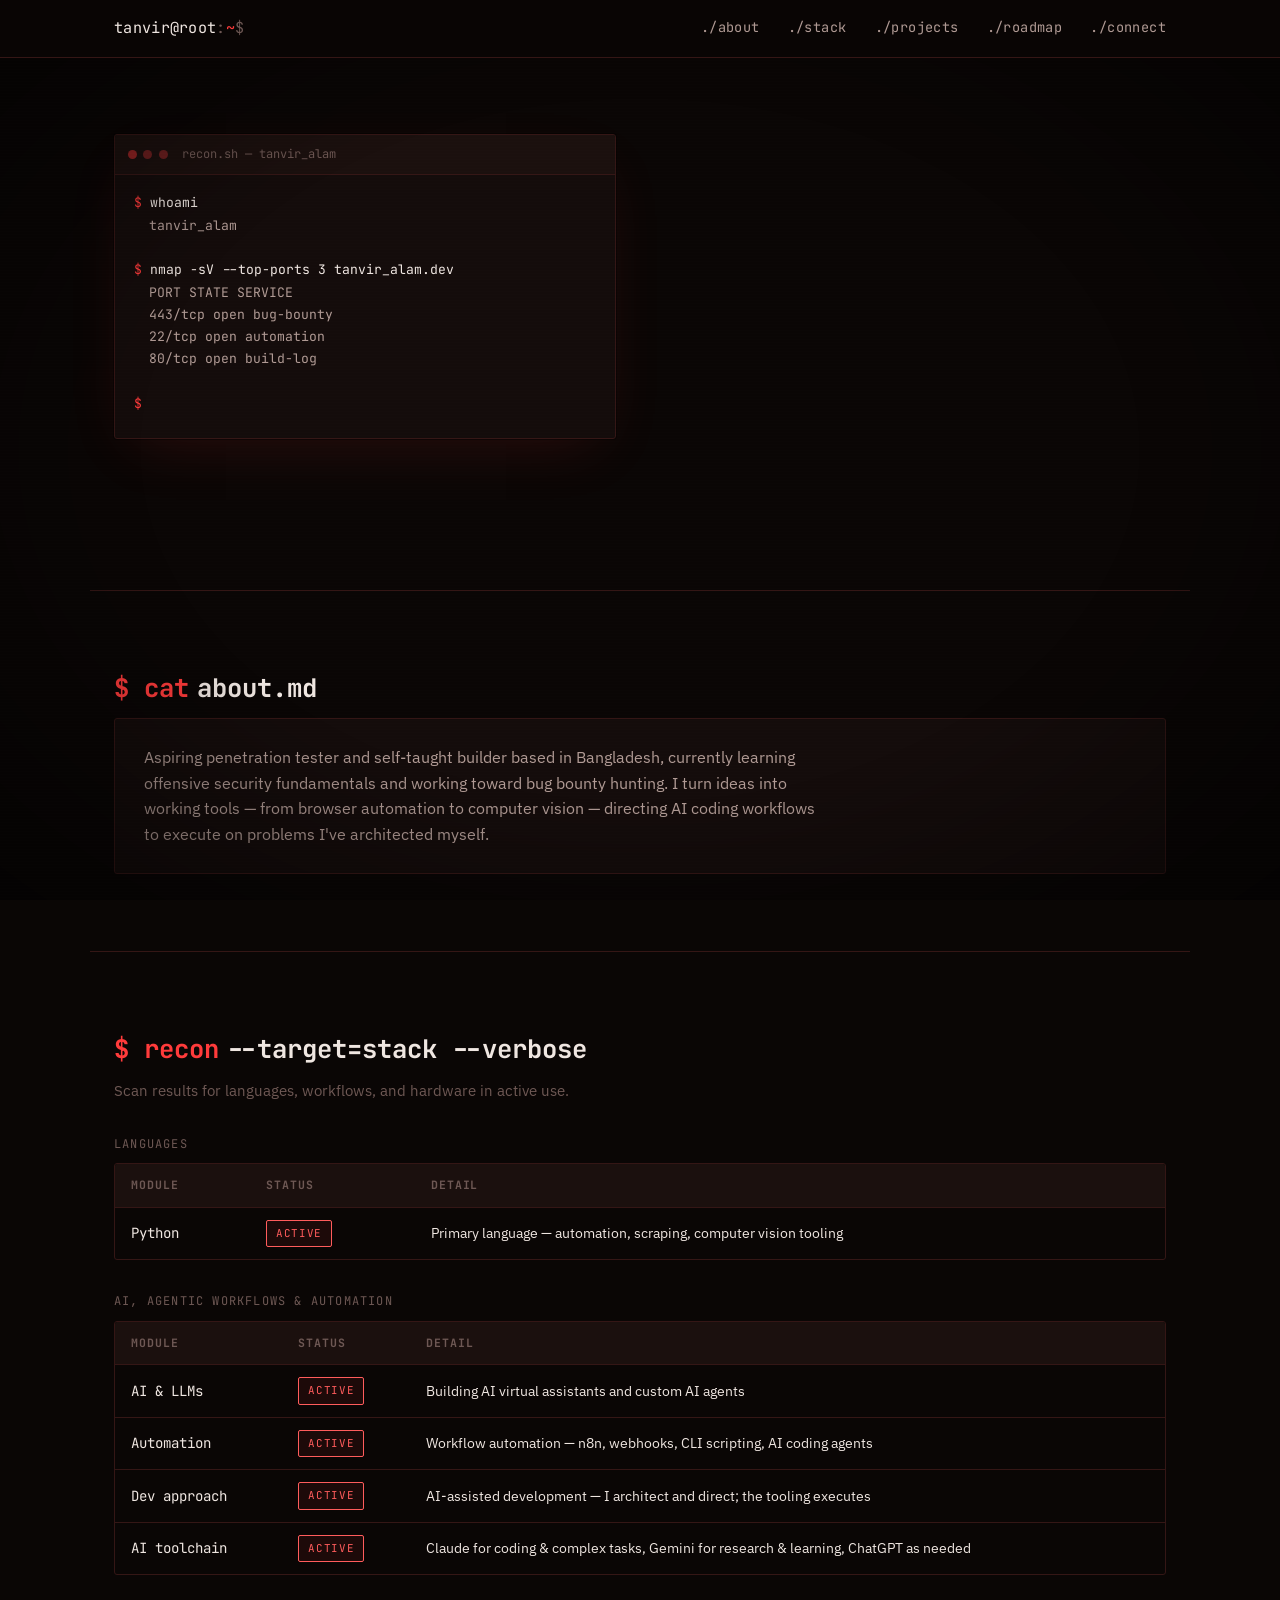
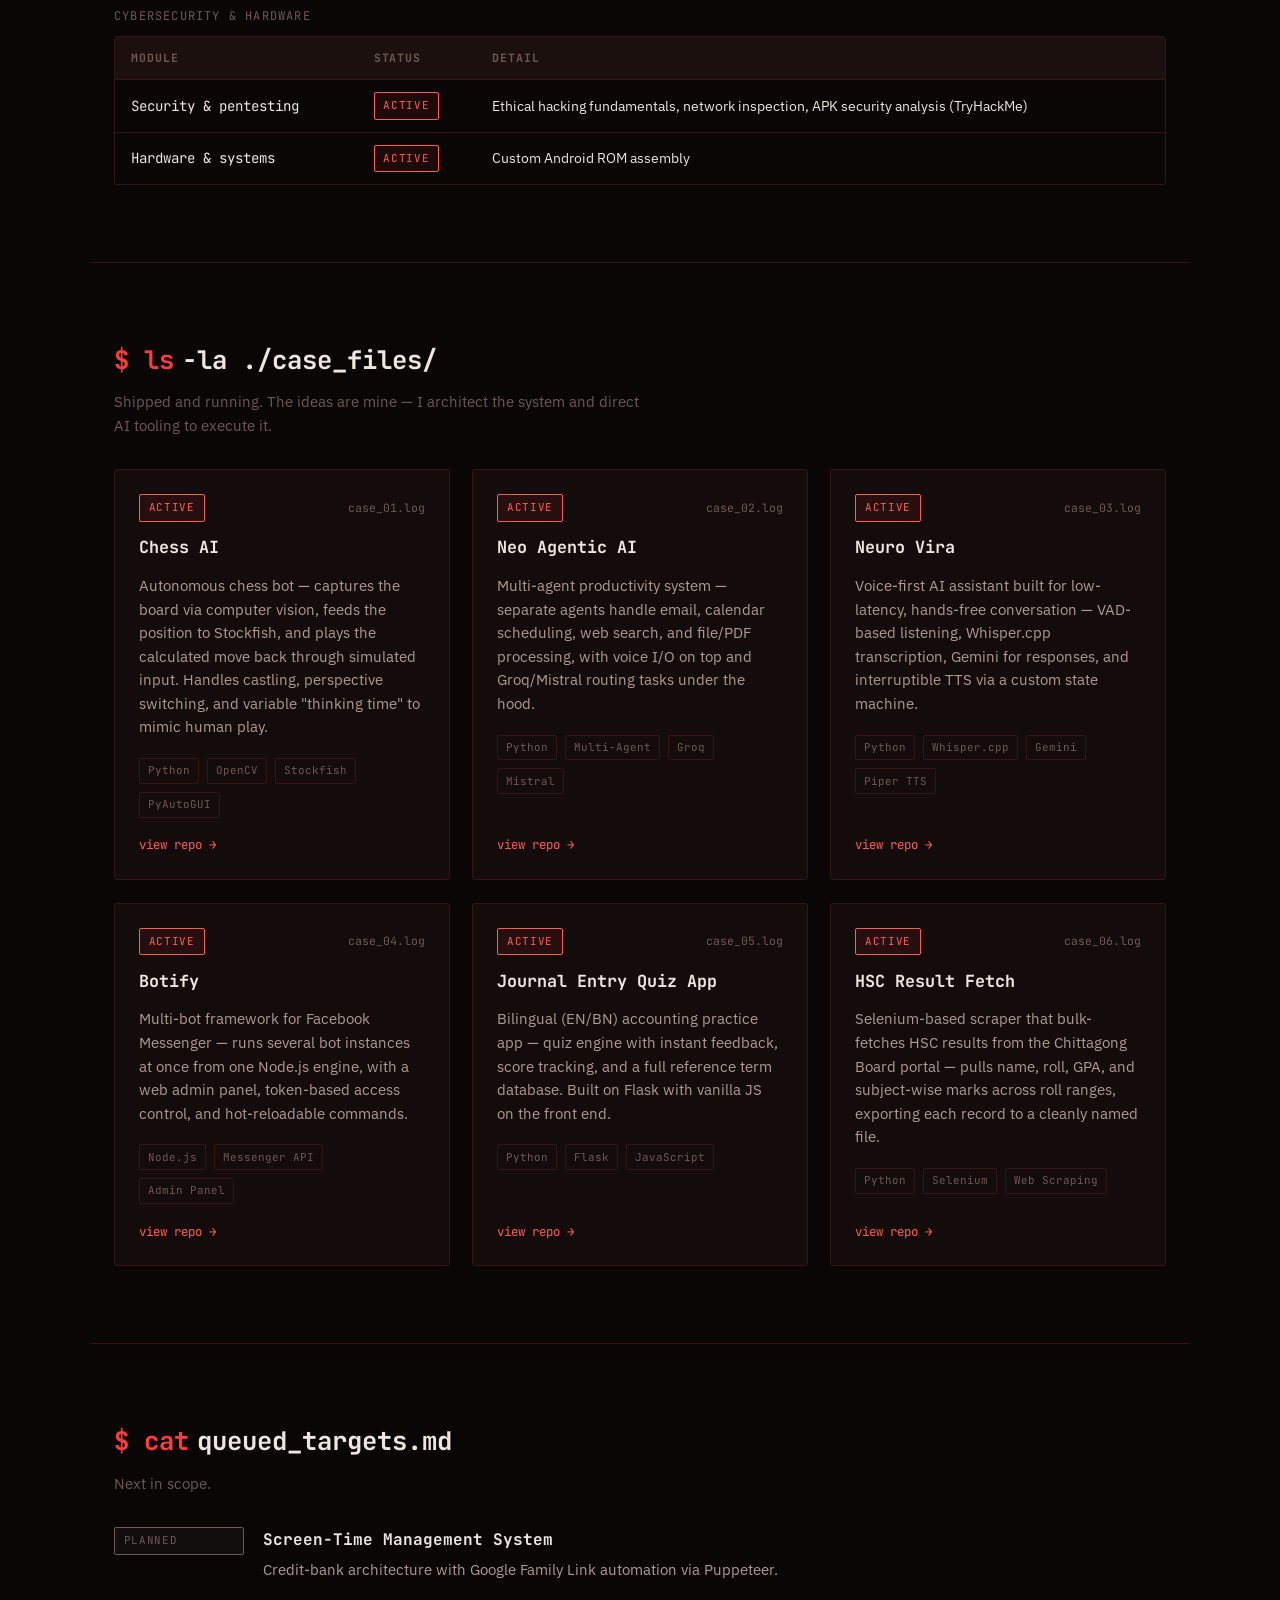
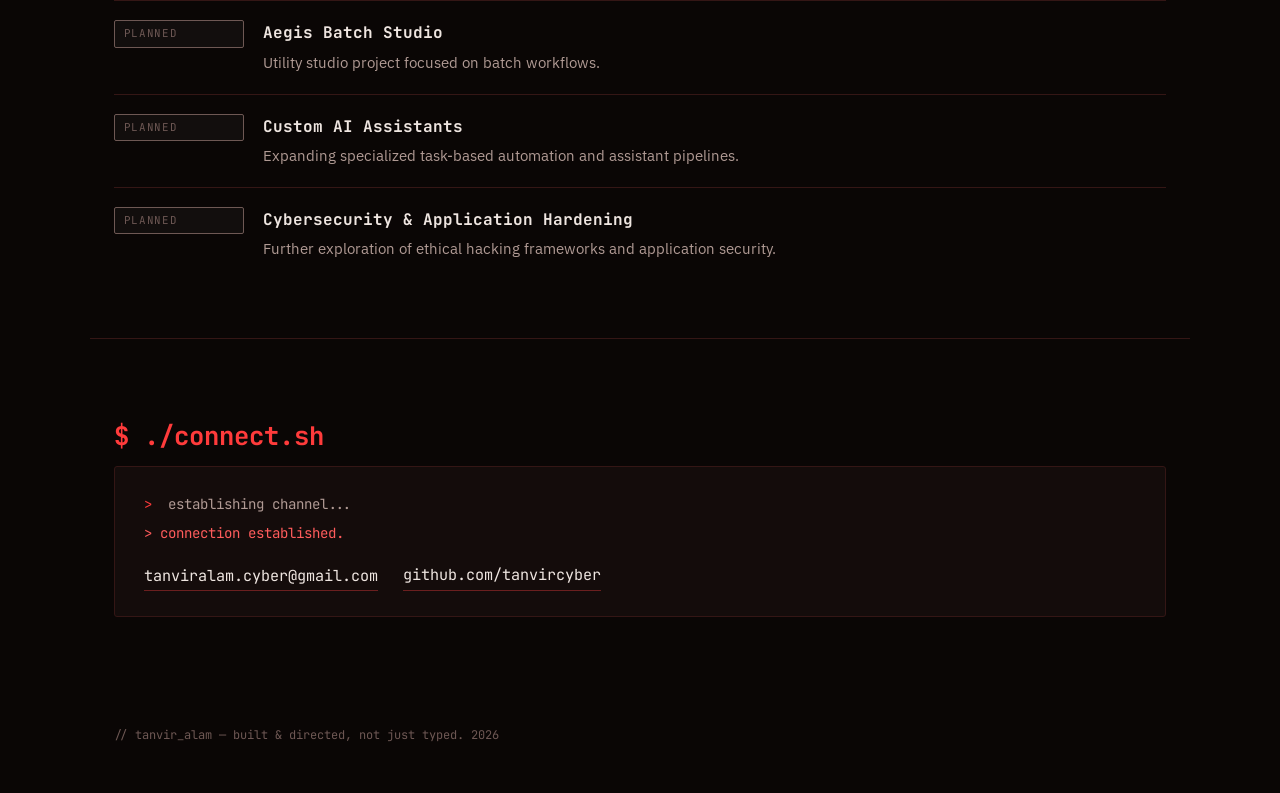
==== commit d4fe6fe7: "Fixed username" ====
--- a/index.html
+++ b/index.html
@@ -59,7 +59,7 @@
       <p class="hero-desc">Based in Bangladesh. Learning offensive security fundamentals and working toward bug bounty hunting — and directing AI coding workflows to ship tools I've architected myself.</p>
       <div class="hero-actions">
         <button type="button" class="btn btn-primary" data-copy-email="tanviralam.cyber@gmail.com">$ contact --email</button>
-        <a class="btn btn-ghost" href="https://github.com/CyberTanvir" target="_blank" rel="noopener">$ open --github</a>
+        <a class="btn btn-ghost" href="https://github.com/tanvircyber" target="_blank" rel="noopener">$ open --github</a>
       </div>
     </div>
   </section>
@@ -169,7 +169,7 @@
       <p class="connect-line success">&gt; connection established.</p>
       <div class="connect-links">
         <button type="button" class="connect-copy" data-copy-email="tanviralam.cyber@gmail.com">tanviralam.cyber@gmail.com</button>
-        <a href="https://github.com/CyberTanvir" target="_blank" rel="noopener">github.com/CyberTanvir</a>
+        <a href="https://github.com/tanvircyber" target="_blank" rel="noopener">github.com/tanvircyber</a>
       </div>
     </div>
   </section>
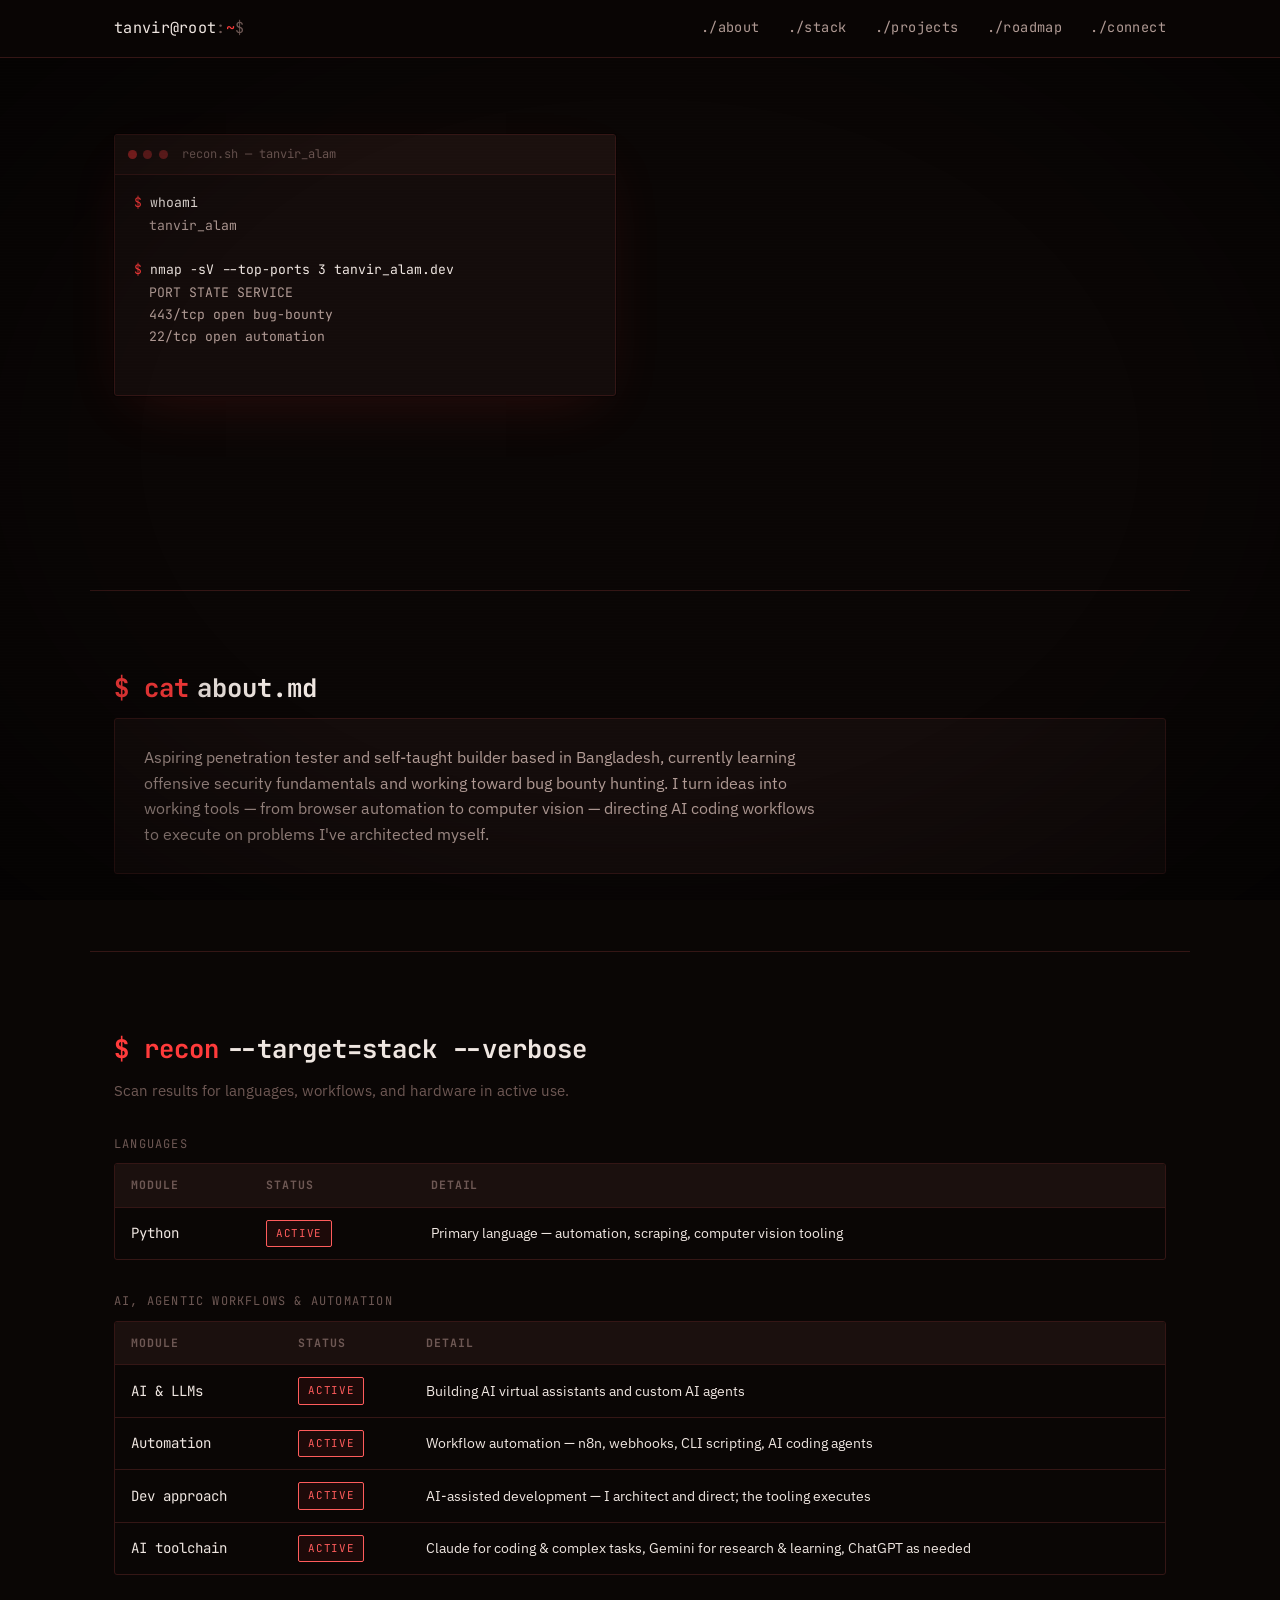
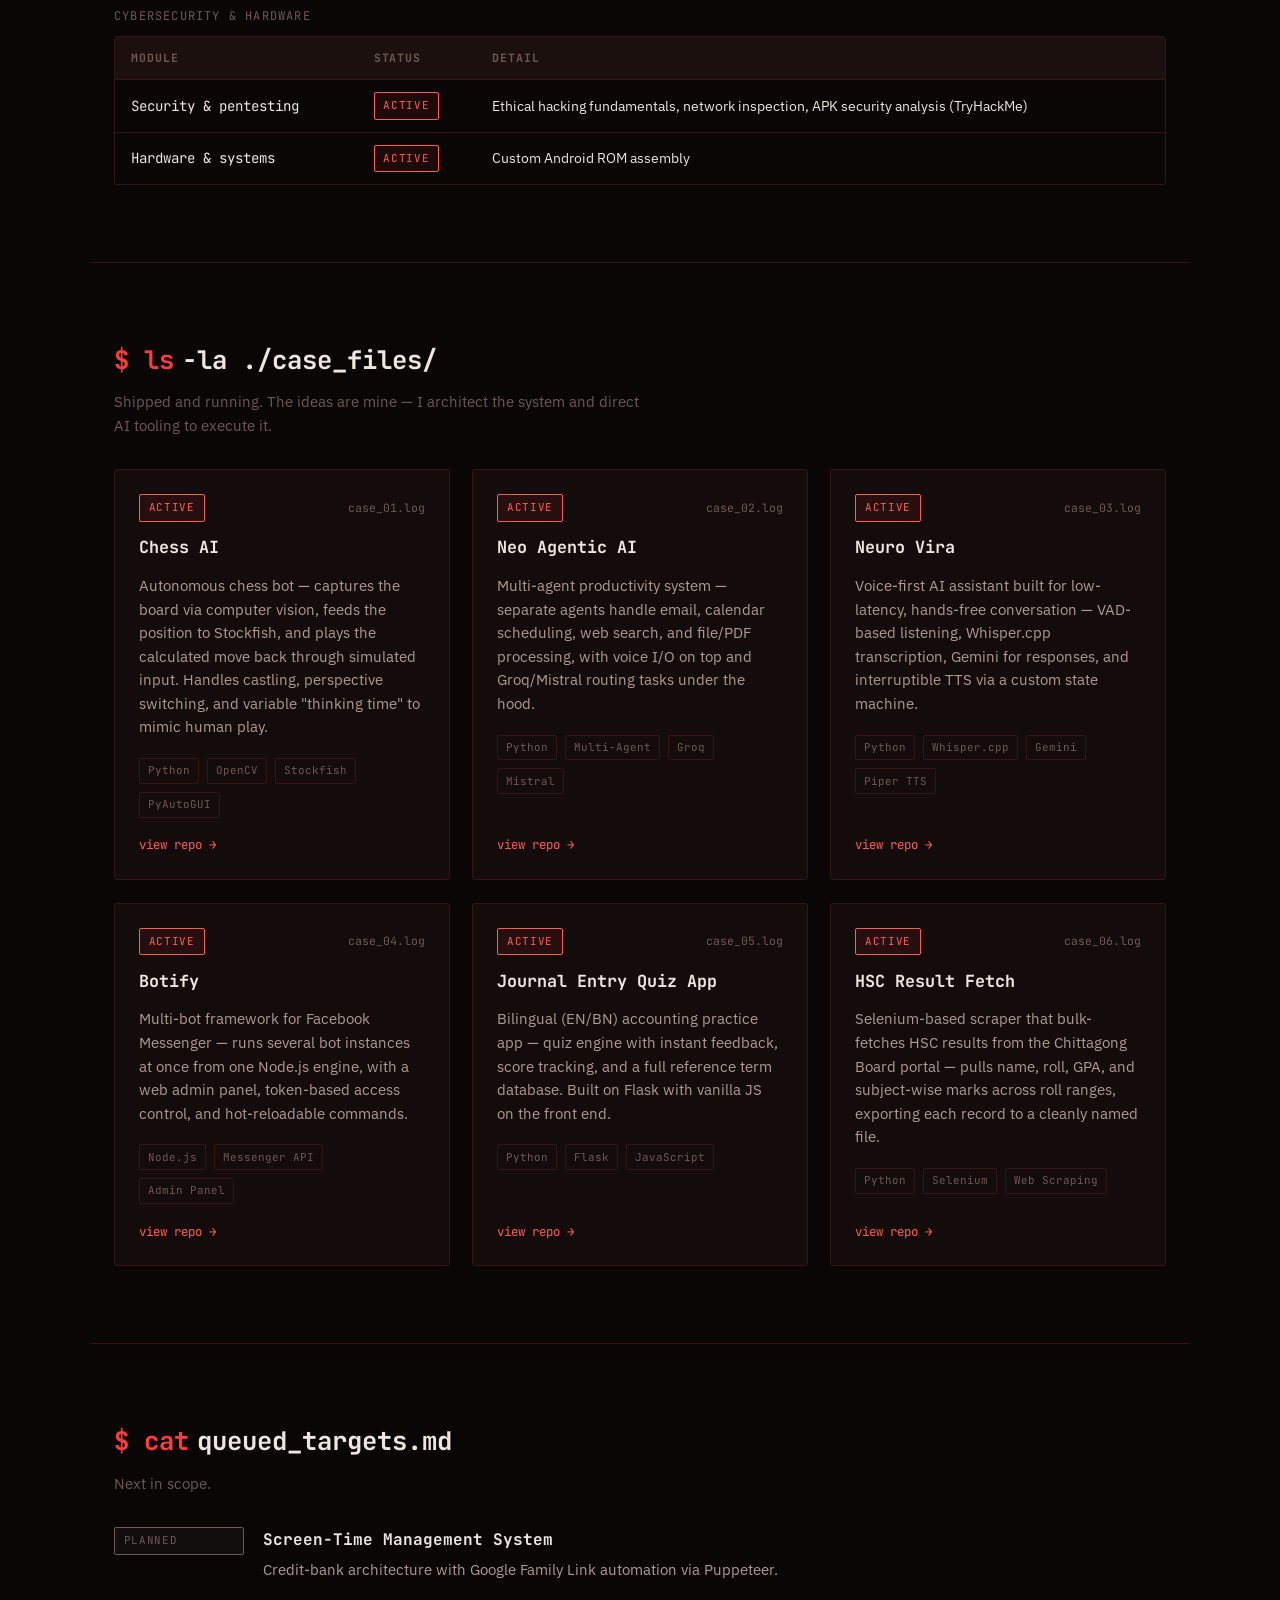
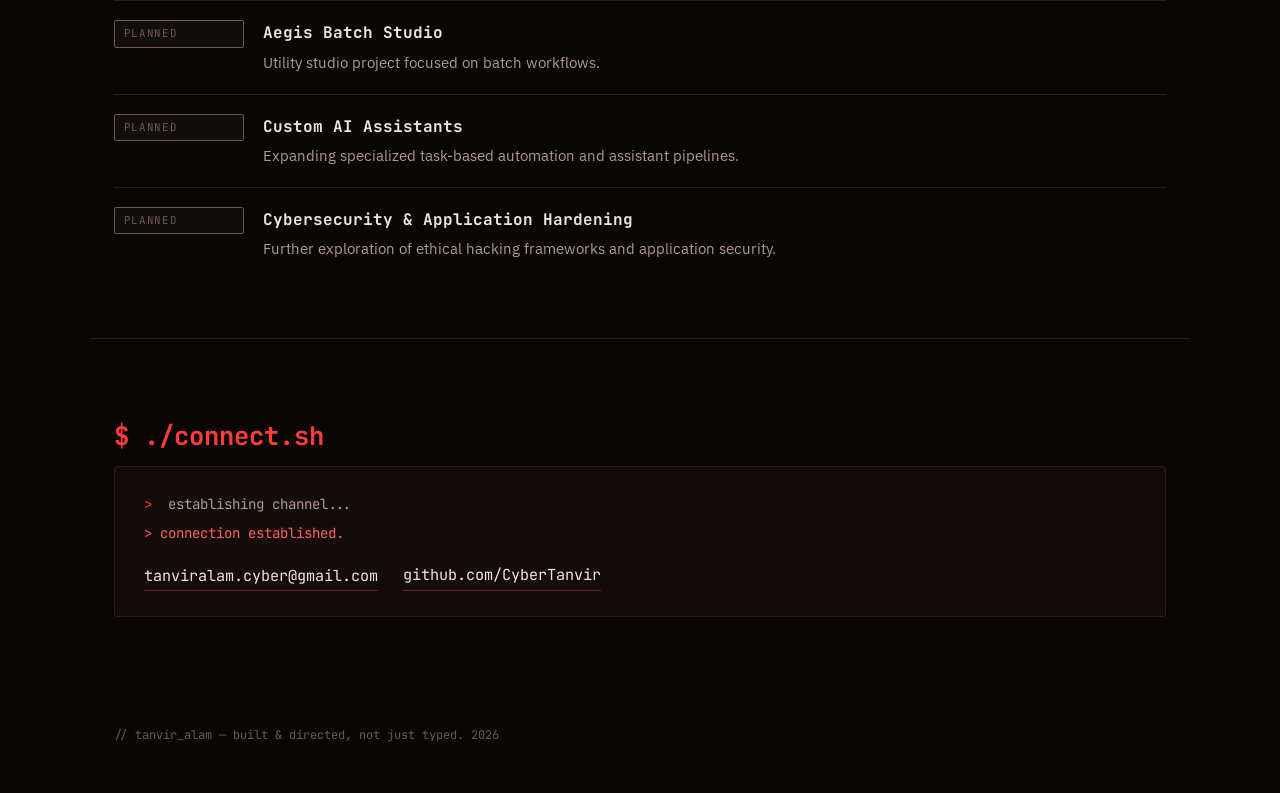
==== commit d3f87914: "Expand CMS fields, theme the admin panel" ====
--- a/index.html
+++ b/index.html
@@ -58,8 +58,8 @@
       <p class="tagline">Aspiring Penetration Tester <span class="pipe">|</span> Self-Taught Builder</p>
       <p class="hero-desc">Based in Bangladesh. Learning offensive security fundamentals and working toward bug bounty hunting — and directing AI coding workflows to ship tools I've architected myself.</p>
       <div class="hero-actions">
-        <button type="button" class="btn btn-primary" data-copy-email="tanviralam.cyber@gmail.com">$ contact --email</button>
-        <a class="btn btn-ghost" href="https://github.com/tanvircyber" target="_blank" rel="noopener">$ open --github</a>
+        <button type="button" class="btn btn-primary" id="hero-email" data-copy-email="tanviralam.cyber@gmail.com">$ contact --email</button>
+        <a class="btn btn-ghost" href="https://github.com/CyberTanvir" id="hero-github" target="_blank" rel="noopener">$ open --github</a>
       </div>
     </div>
   </section>
@@ -67,7 +67,7 @@
   <section class="section" id="about">
     <h2 class="section-head"><span class="cmd">$ cat</span> about.md</h2>
     <div class="panel">
-      <p>Aspiring penetration tester and self-taught builder based in Bangladesh, currently learning offensive security fundamentals and working toward bug bounty hunting. I turn ideas into working tools — from browser automation to computer vision — directing AI coding workflows to execute on problems I've architected myself.</p>
+      <p id="about-text">Loading…</p>
     </div>
   </section>
 
@@ -80,12 +80,8 @@
       <div class="scan-table-wrap">
         <table class="scan-table">
           <thead><tr><th>MODULE</th><th>STATUS</th><th>DETAIL</th></tr></thead>
-          <tbody>
-            <tr>
-              <td>Python</td>
-              <td><span class="status status-active">ACTIVE</span></td>
-              <td>Primary language — automation, scraping, computer vision tooling</td>
-            </tr>
+          <tbody id="languages-body">
+            <tr><td colspan="3" class="load-msg">Loading…</td></tr>
           </tbody>
         </table>
       </div>
@@ -96,27 +92,8 @@
       <div class="scan-table-wrap">
         <table class="scan-table">
           <thead><tr><th>MODULE</th><th>STATUS</th><th>DETAIL</th></tr></thead>
-          <tbody>
-            <tr>
-              <td>AI &amp; LLMs</td>
-              <td><span class="status status-active">ACTIVE</span></td>
-              <td>Building AI virtual assistants and custom AI agents</td>
-            </tr>
-            <tr>
-              <td>Automation</td>
-              <td><span class="status status-active">ACTIVE</span></td>
-              <td>Workflow automation — n8n, webhooks, CLI scripting, AI coding agents</td>
-            </tr>
-            <tr>
-              <td>Dev approach</td>
-              <td><span class="status status-active">ACTIVE</span></td>
-              <td>AI-assisted development — I architect and direct; the tooling executes</td>
-            </tr>
-            <tr>
-              <td>AI toolchain</td>
-              <td><span class="status status-active">ACTIVE</span></td>
-              <td>Claude for coding &amp; complex tasks, Gemini for research &amp; learning, ChatGPT as needed</td>
-            </tr>
+          <tbody id="ai-automation-body">
+            <tr><td colspan="3" class="load-msg">Loading…</td></tr>
           </tbody>
         </table>
       </div>
@@ -127,17 +104,8 @@
       <div class="scan-table-wrap">
         <table class="scan-table">
           <thead><tr><th>MODULE</th><th>STATUS</th><th>DETAIL</th></tr></thead>
-          <tbody>
-            <tr>
-              <td>Security &amp; pentesting</td>
-              <td><span class="status status-active">ACTIVE</span></td>
-              <td>Ethical hacking fundamentals, network inspection, APK security analysis (TryHackMe)</td>
-            </tr>
-            <tr>
-              <td>Hardware &amp; systems</td>
-              <td><span class="status status-active">ACTIVE</span></td>
-              <td>Custom Android ROM assembly</td>
-            </tr>
+          <tbody id="cyber-hardware-body">
+            <tr><td colspan="3" class="load-msg">Loading…</td></tr>
           </tbody>
         </table>
       </div>
@@ -168,8 +136,8 @@
       <p class="connect-line"><span class="prompt-inline">&gt;</span> establishing channel...</p>
       <p class="connect-line success">&gt; connection established.</p>
       <div class="connect-links">
-        <button type="button" class="connect-copy" data-copy-email="tanviralam.cyber@gmail.com">tanviralam.cyber@gmail.com</button>
-        <a href="https://github.com/tanvircyber" target="_blank" rel="noopener">github.com/tanvircyber</a>
+        <button type="button" class="connect-copy" id="connect-email" data-copy-email="tanviralam.cyber@gmail.com">tanviralam.cyber@gmail.com</button>
+        <a href="https://github.com/CyberTanvir" id="connect-github" target="_blank" rel="noopener">github.com/CyberTanvir</a>
       </div>
     </div>
   </section>
@@ -182,4 +150,4 @@
 
 <script src="script.js"></script>
 </body>
-</html>+</html>
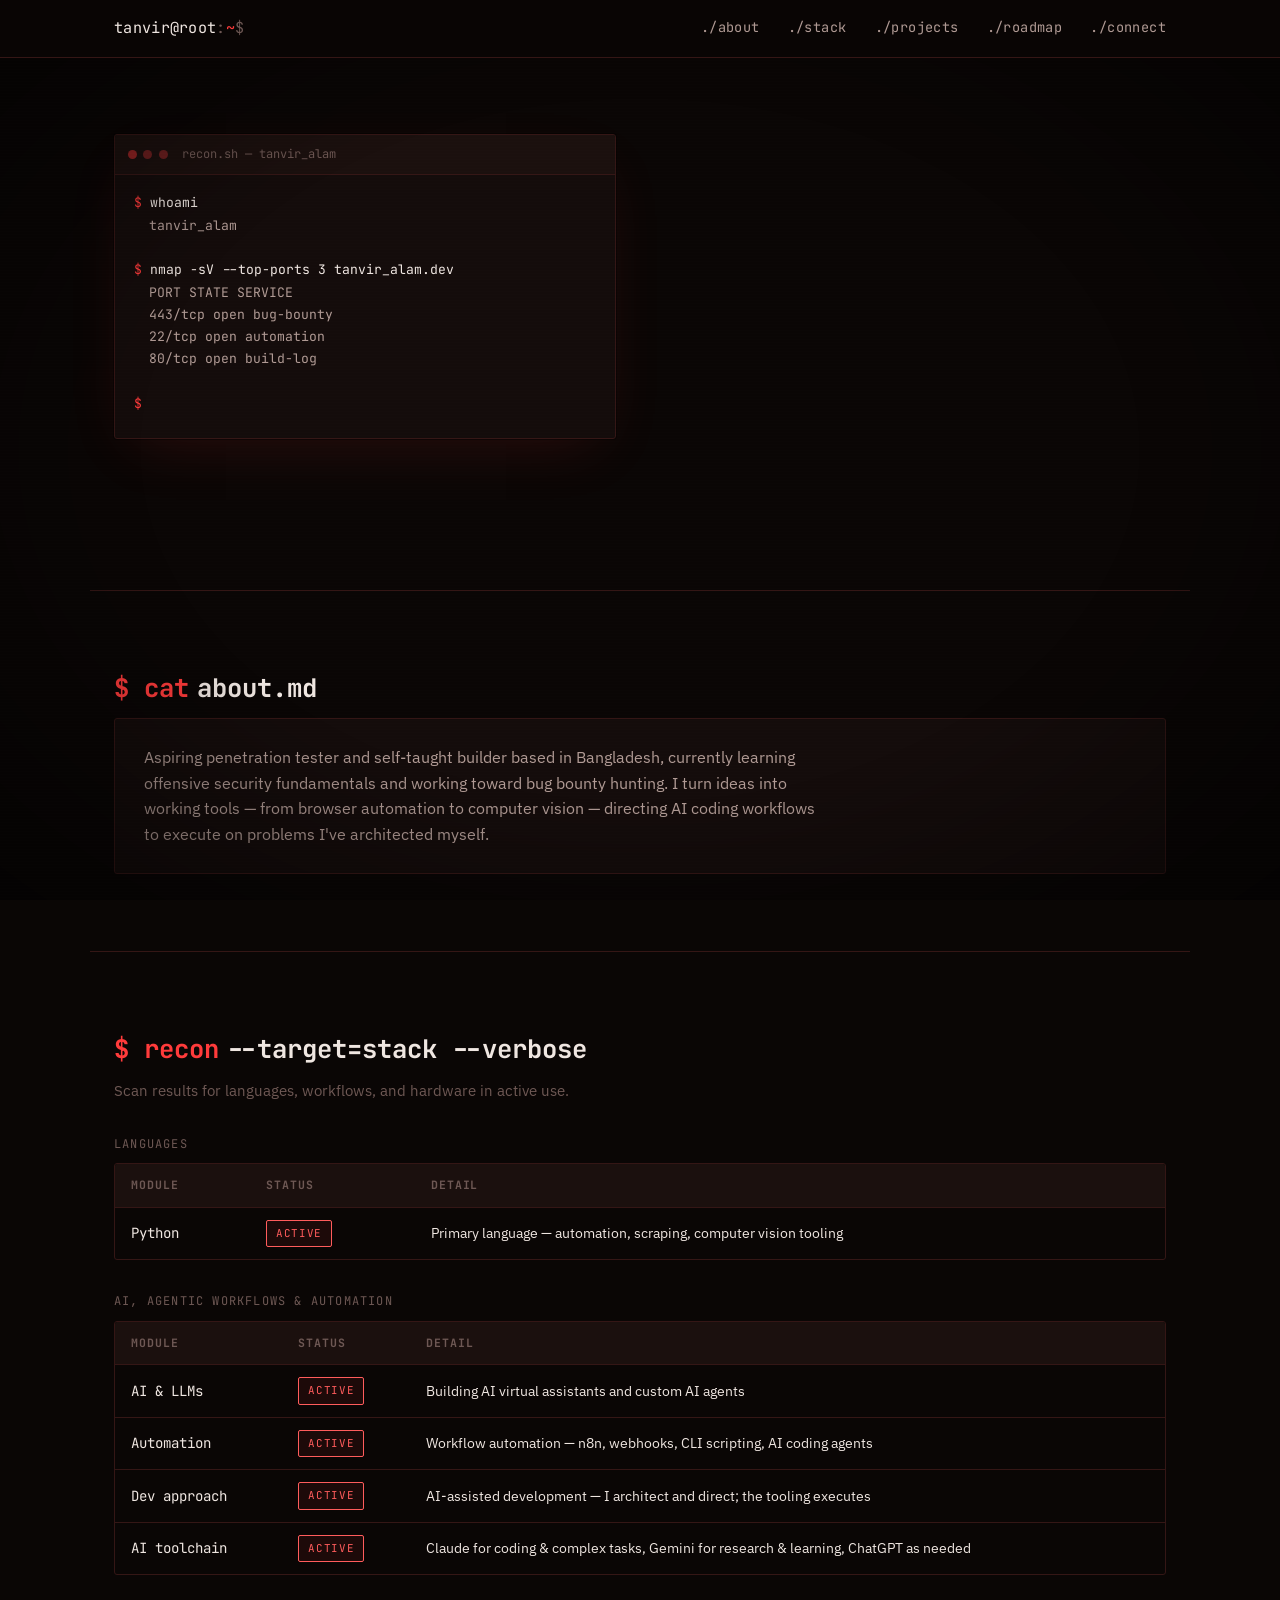
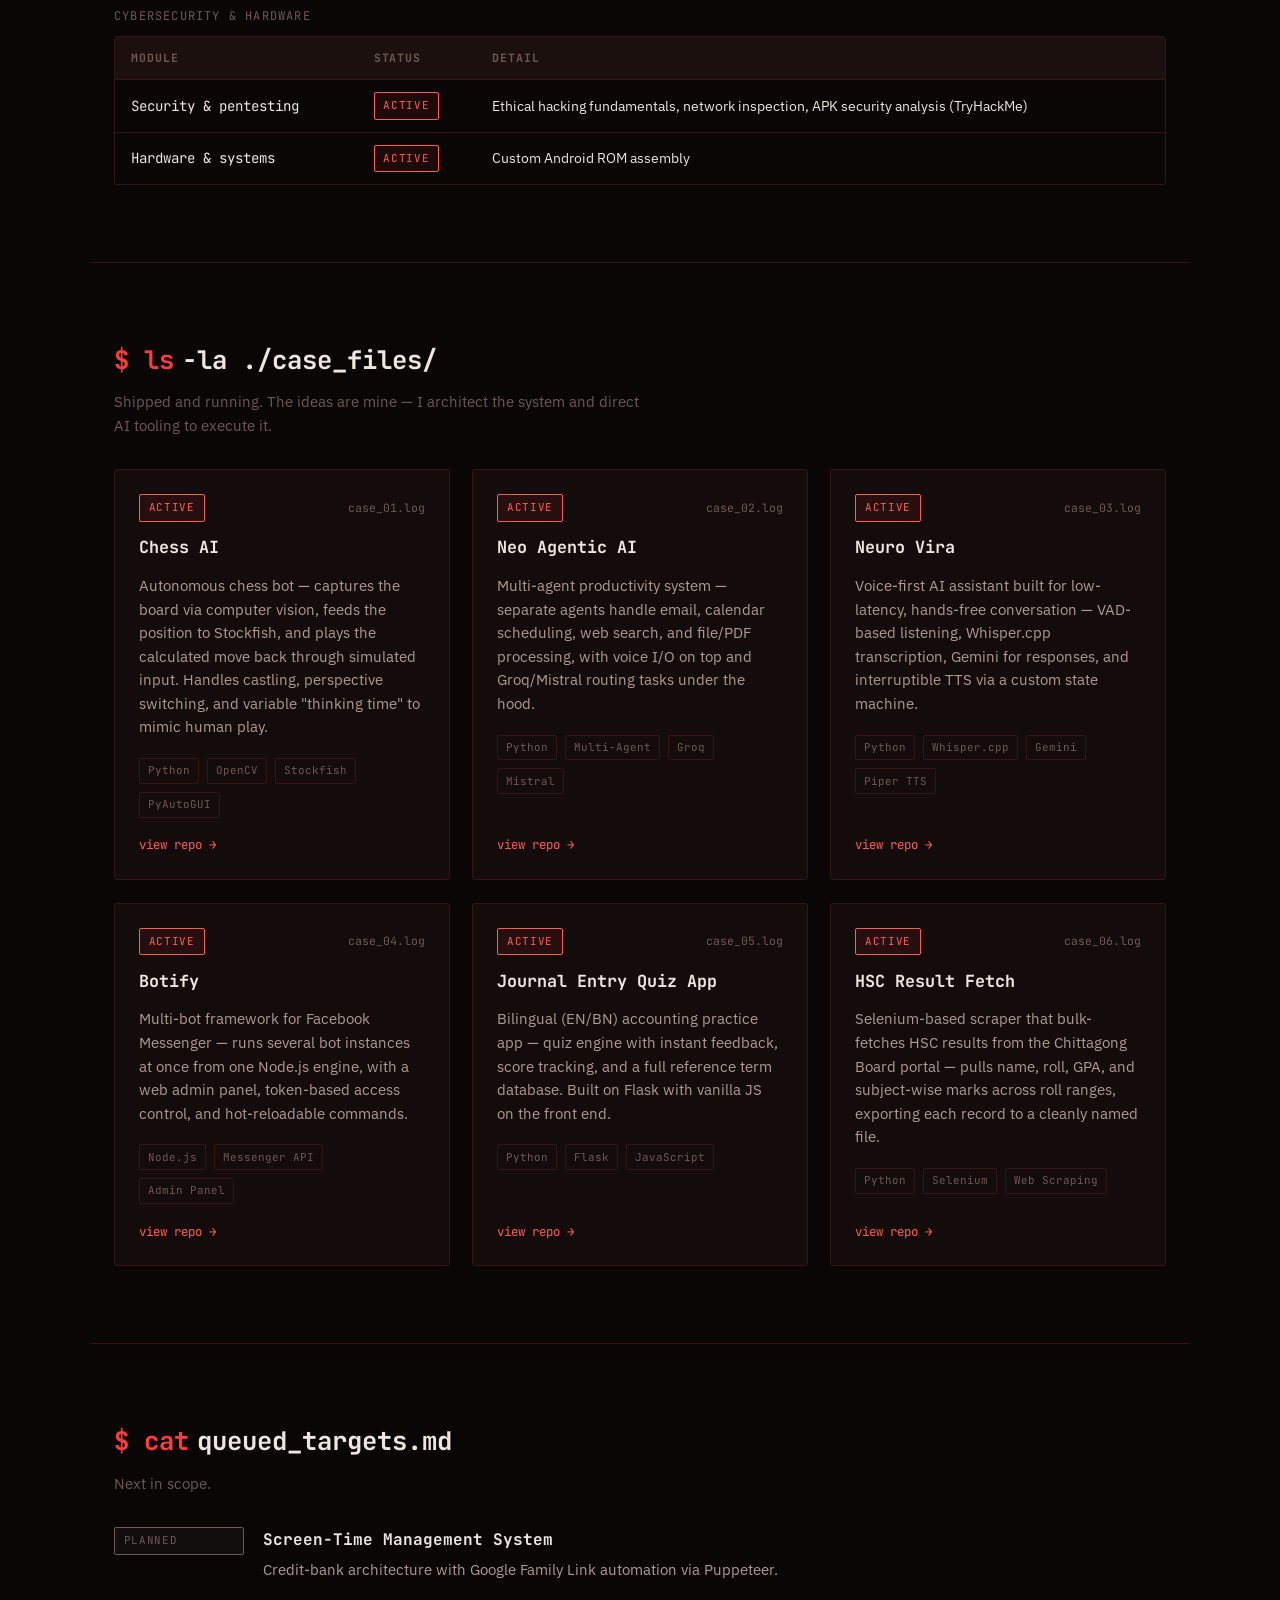
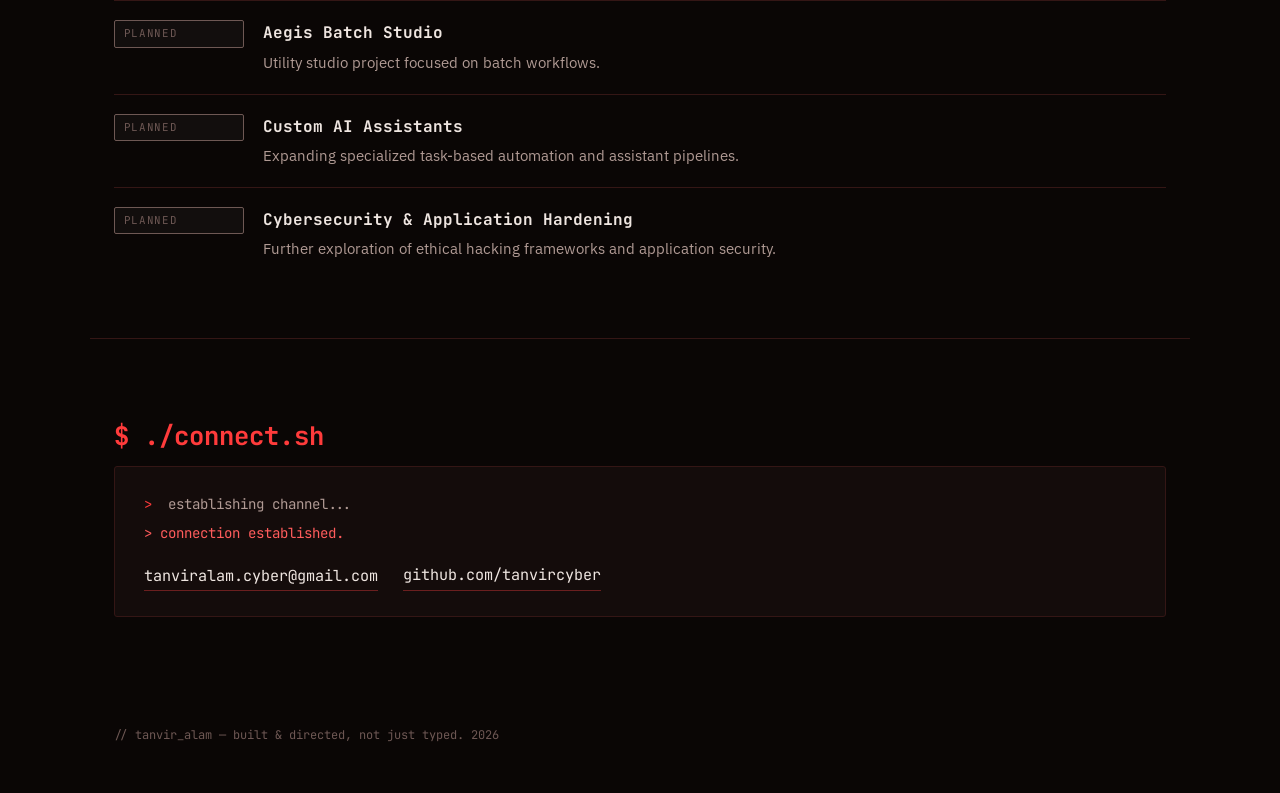
==== commit 69f50fa2: "Update GitHub links to reflect new username" ====
--- a/index.html
+++ b/index.html
@@ -59,7 +59,7 @@
       <p class="hero-desc">Based in Bangladesh. Learning offensive security fundamentals and working toward bug bounty hunting — and directing AI coding workflows to ship tools I've architected myself.</p>
       <div class="hero-actions">
         <button type="button" class="btn btn-primary" id="hero-email" data-copy-email="tanviralam.cyber@gmail.com">$ contact --email</button>
-        <a class="btn btn-ghost" href="https://github.com/CyberTanvir" id="hero-github" target="_blank" rel="noopener">$ open --github</a>
+        <a class="btn btn-ghost" href="https://github.com/tanvircyber" id="hero-github" target="_blank" rel="noopener">$ open --github</a>
       </div>
     </div>
   </section>
@@ -137,7 +137,7 @@
       <p class="connect-line success">&gt; connection established.</p>
       <div class="connect-links">
         <button type="button" class="connect-copy" id="connect-email" data-copy-email="tanviralam.cyber@gmail.com">tanviralam.cyber@gmail.com</button>
-        <a href="https://github.com/CyberTanvir" id="connect-github" target="_blank" rel="noopener">github.com/CyberTanvir</a>
+        <a href="https://github.com/tanvircyber" id="connect-github" target="_blank" rel="noopener">github.com/tanvircyber</a>
       </div>
     </div>
   </section>
